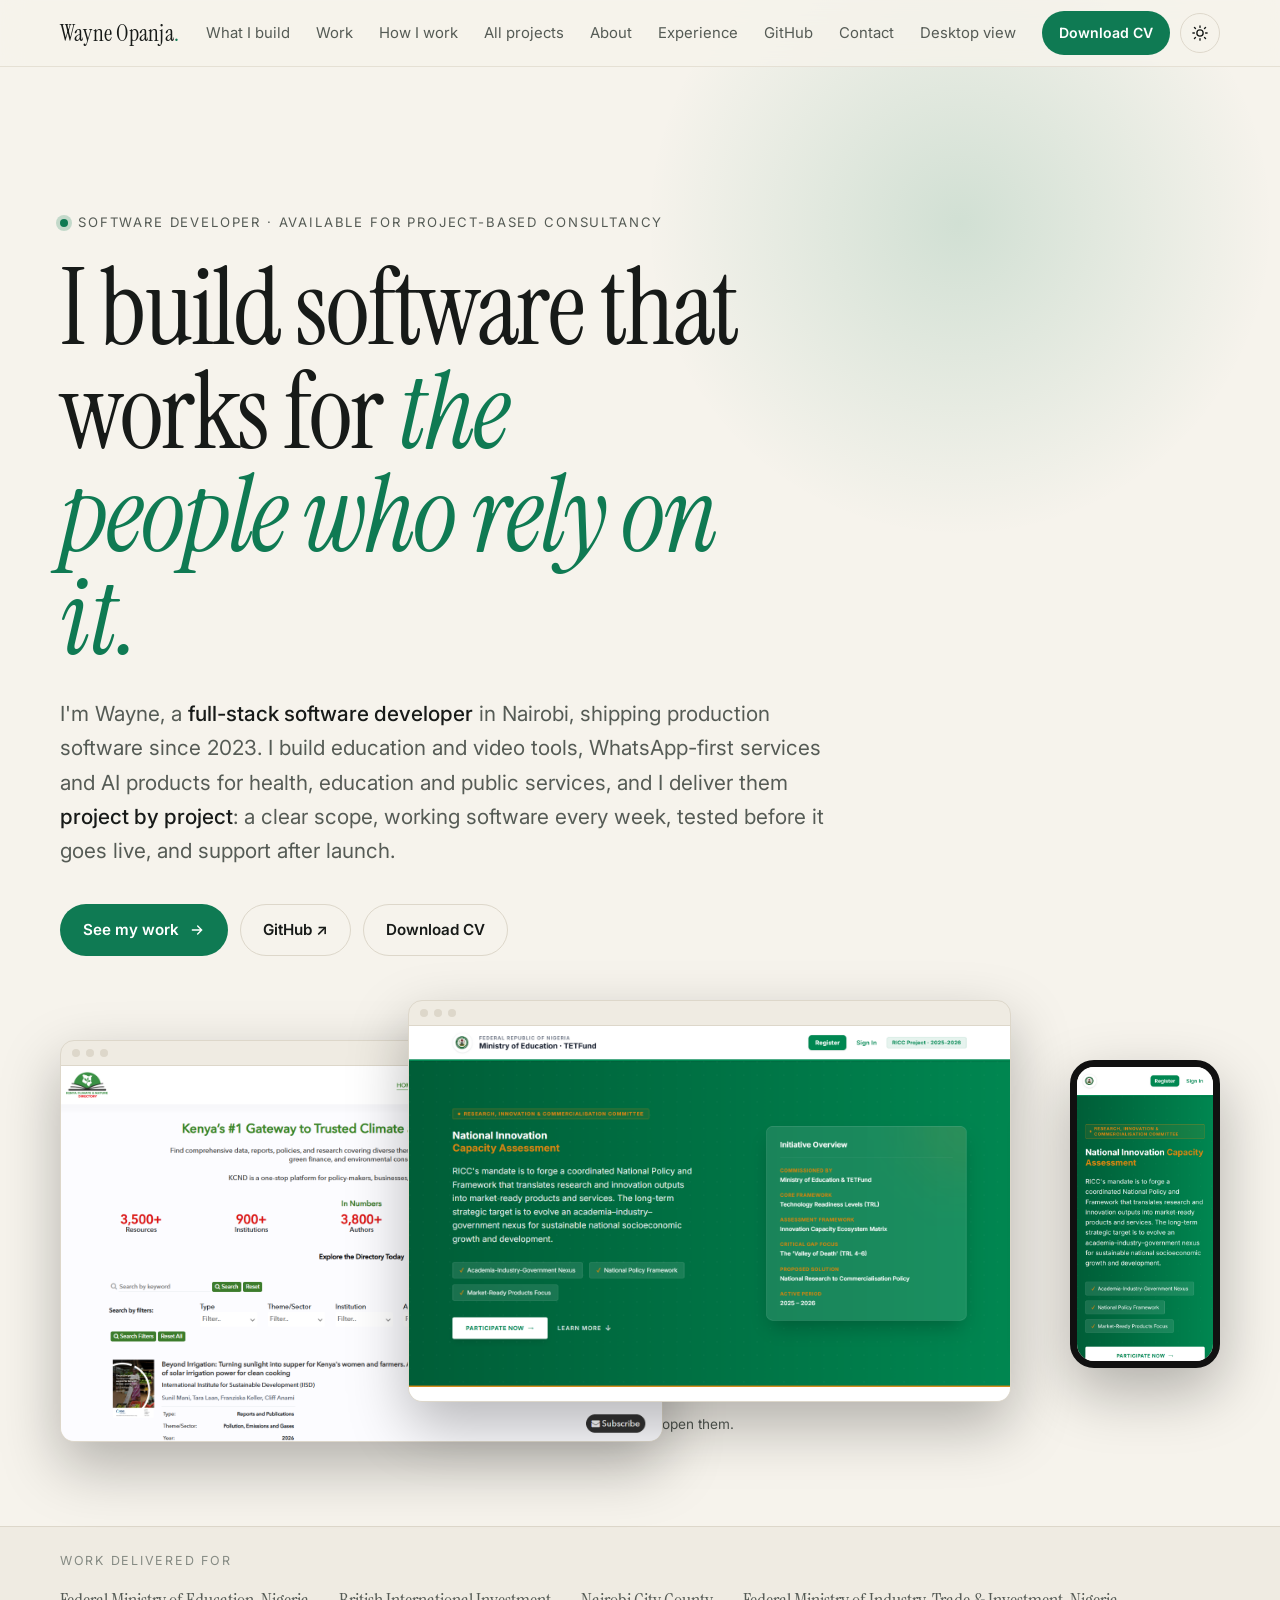
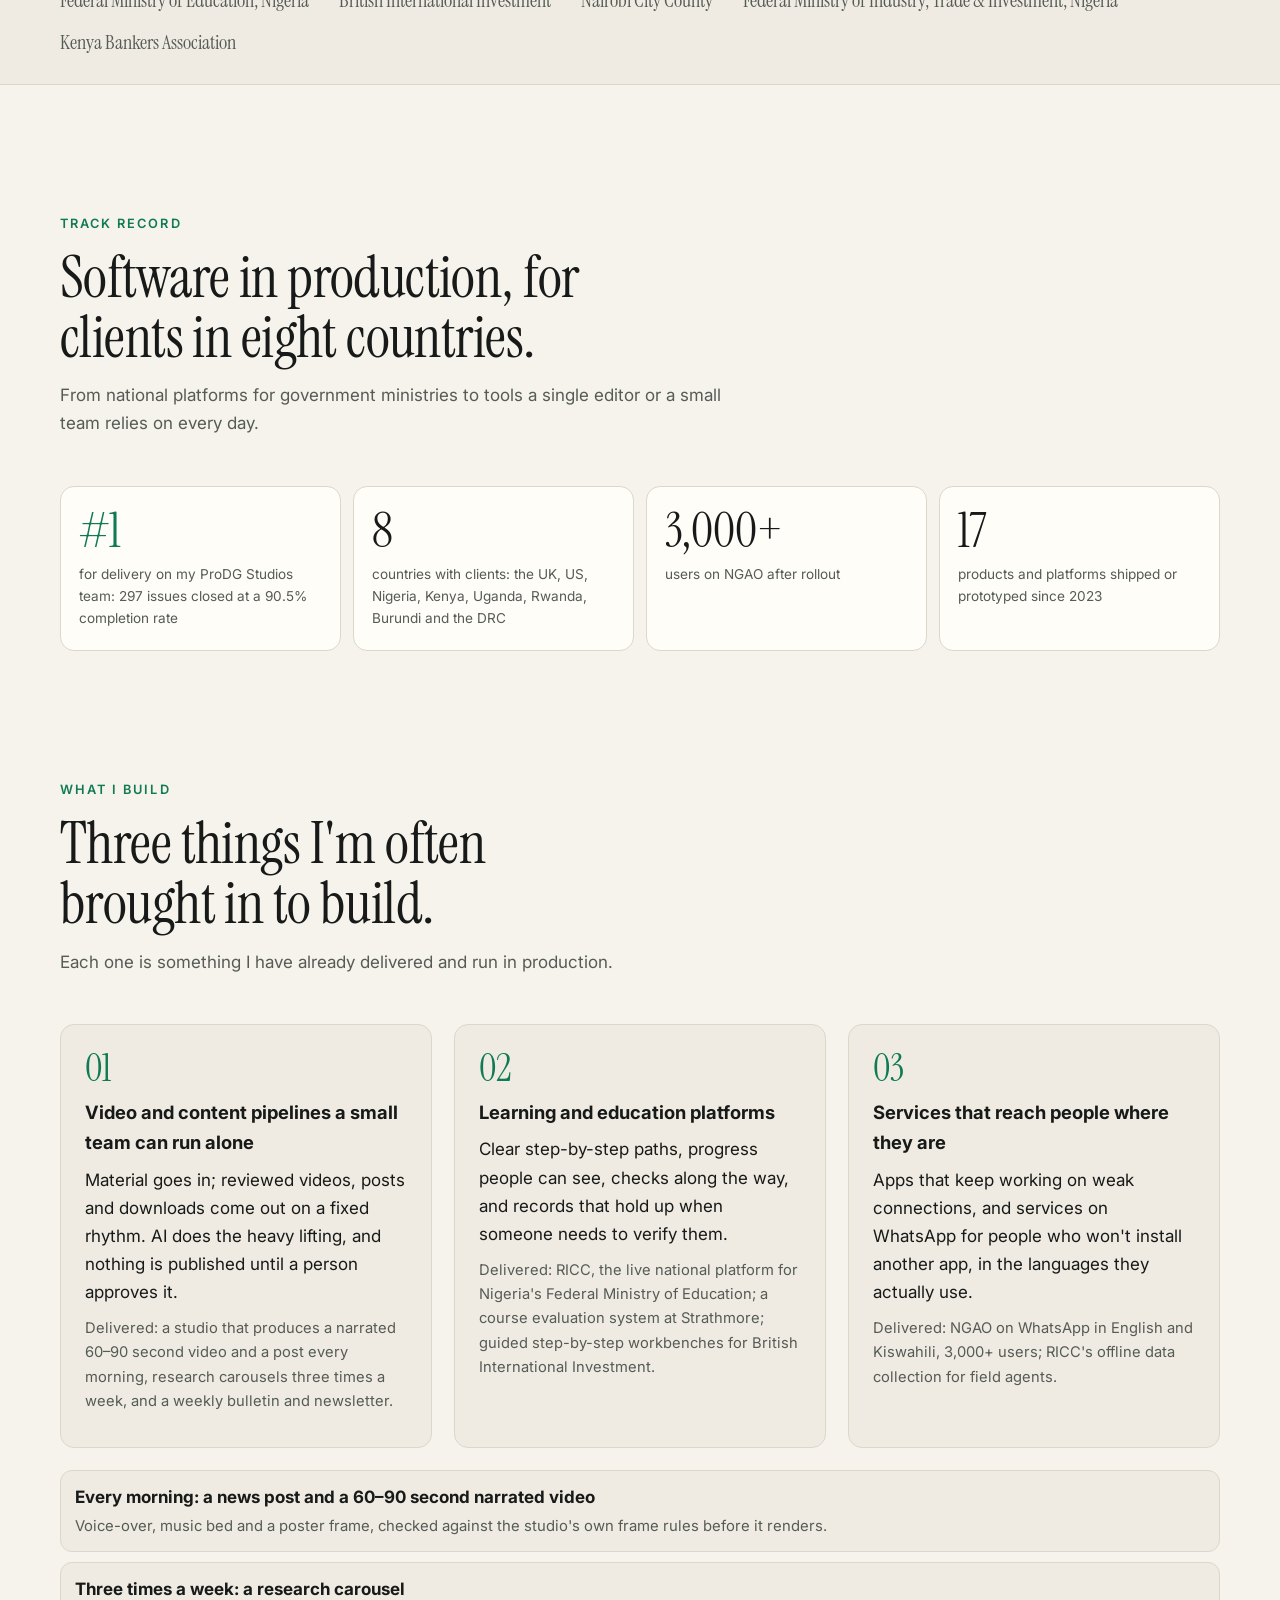
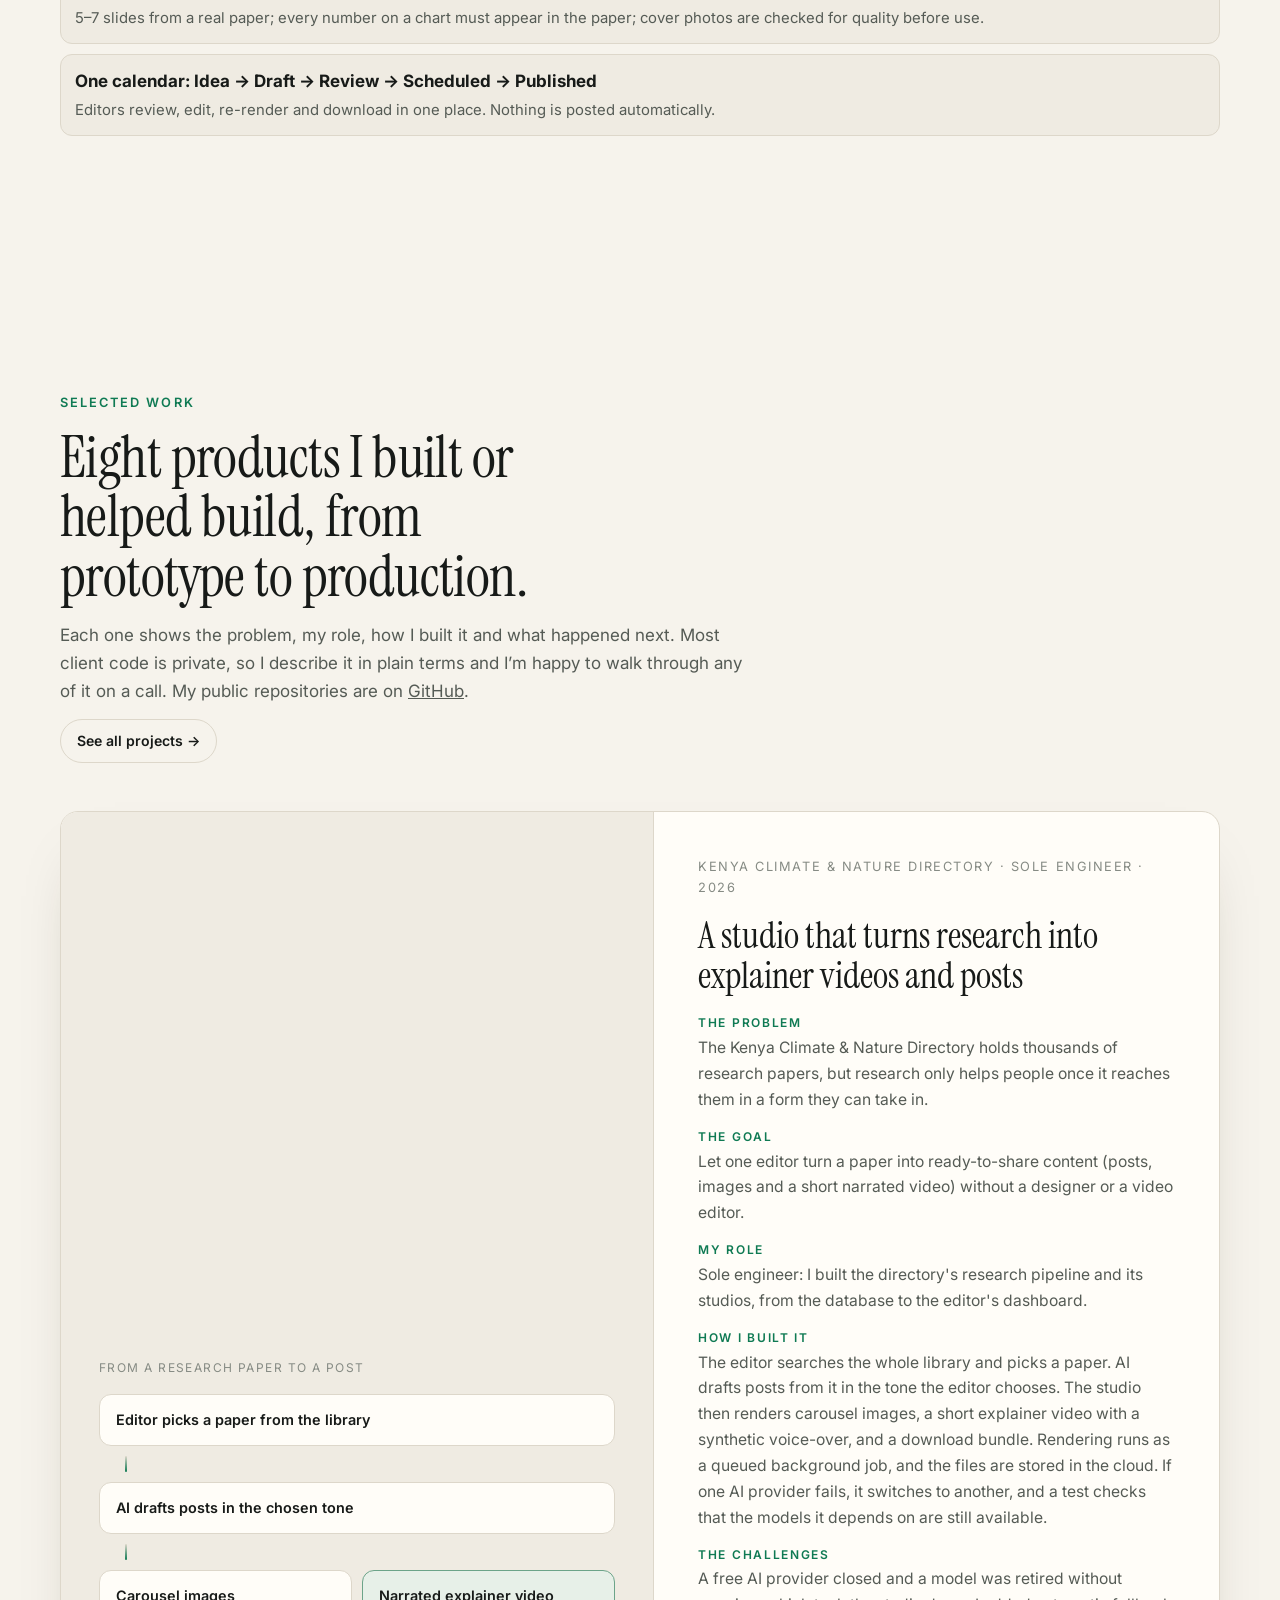
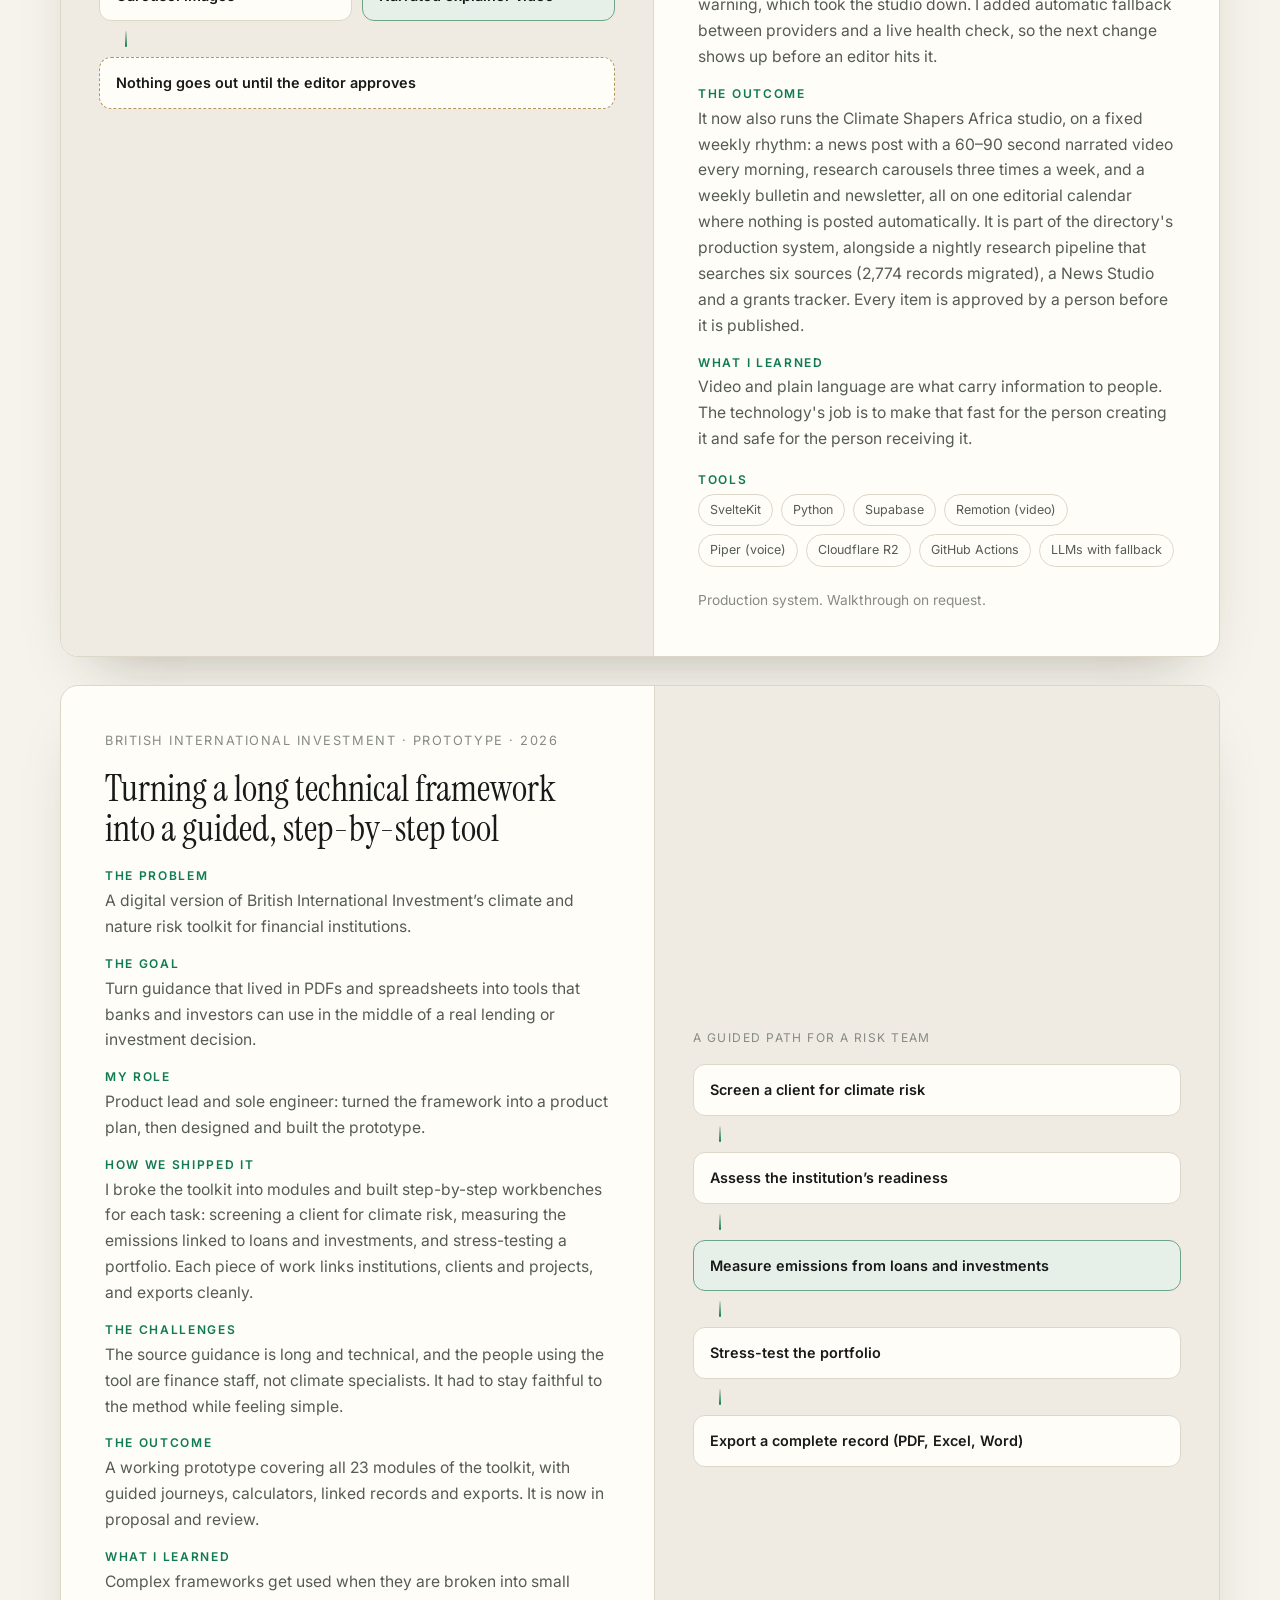
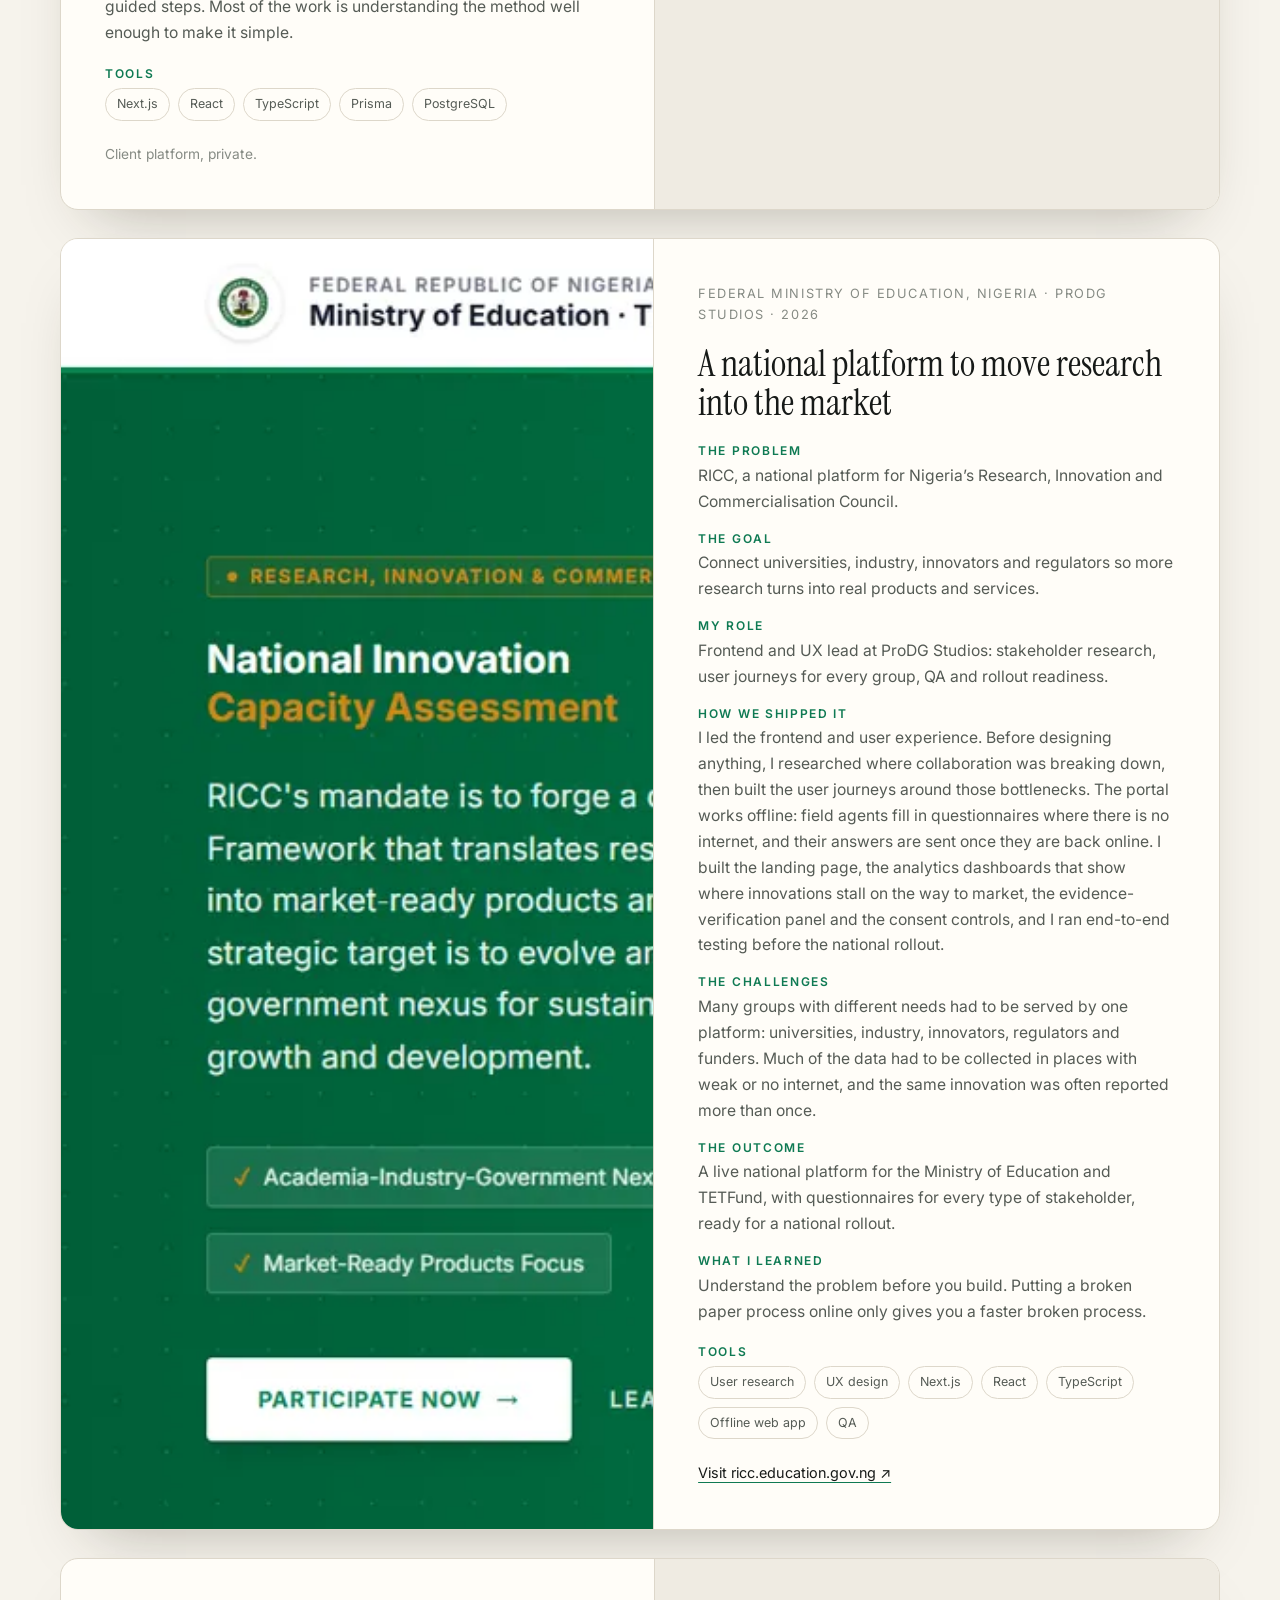
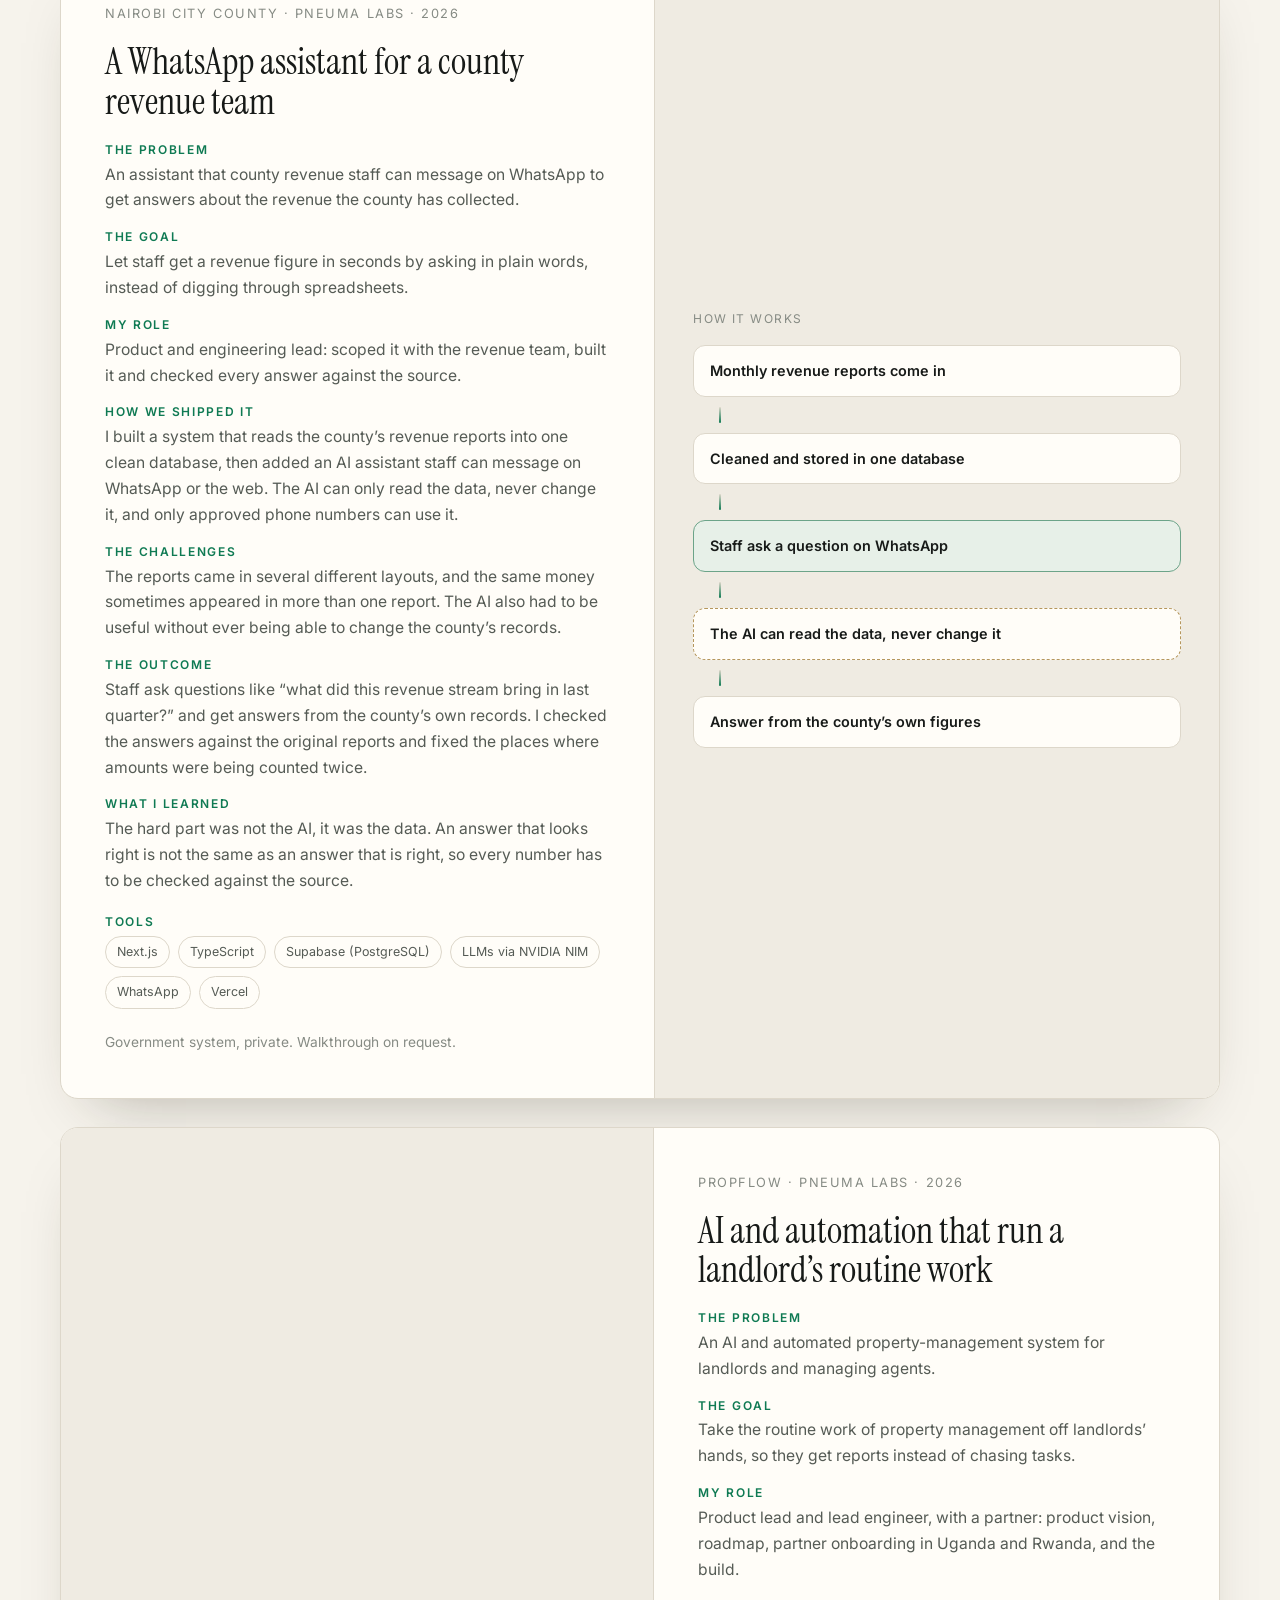
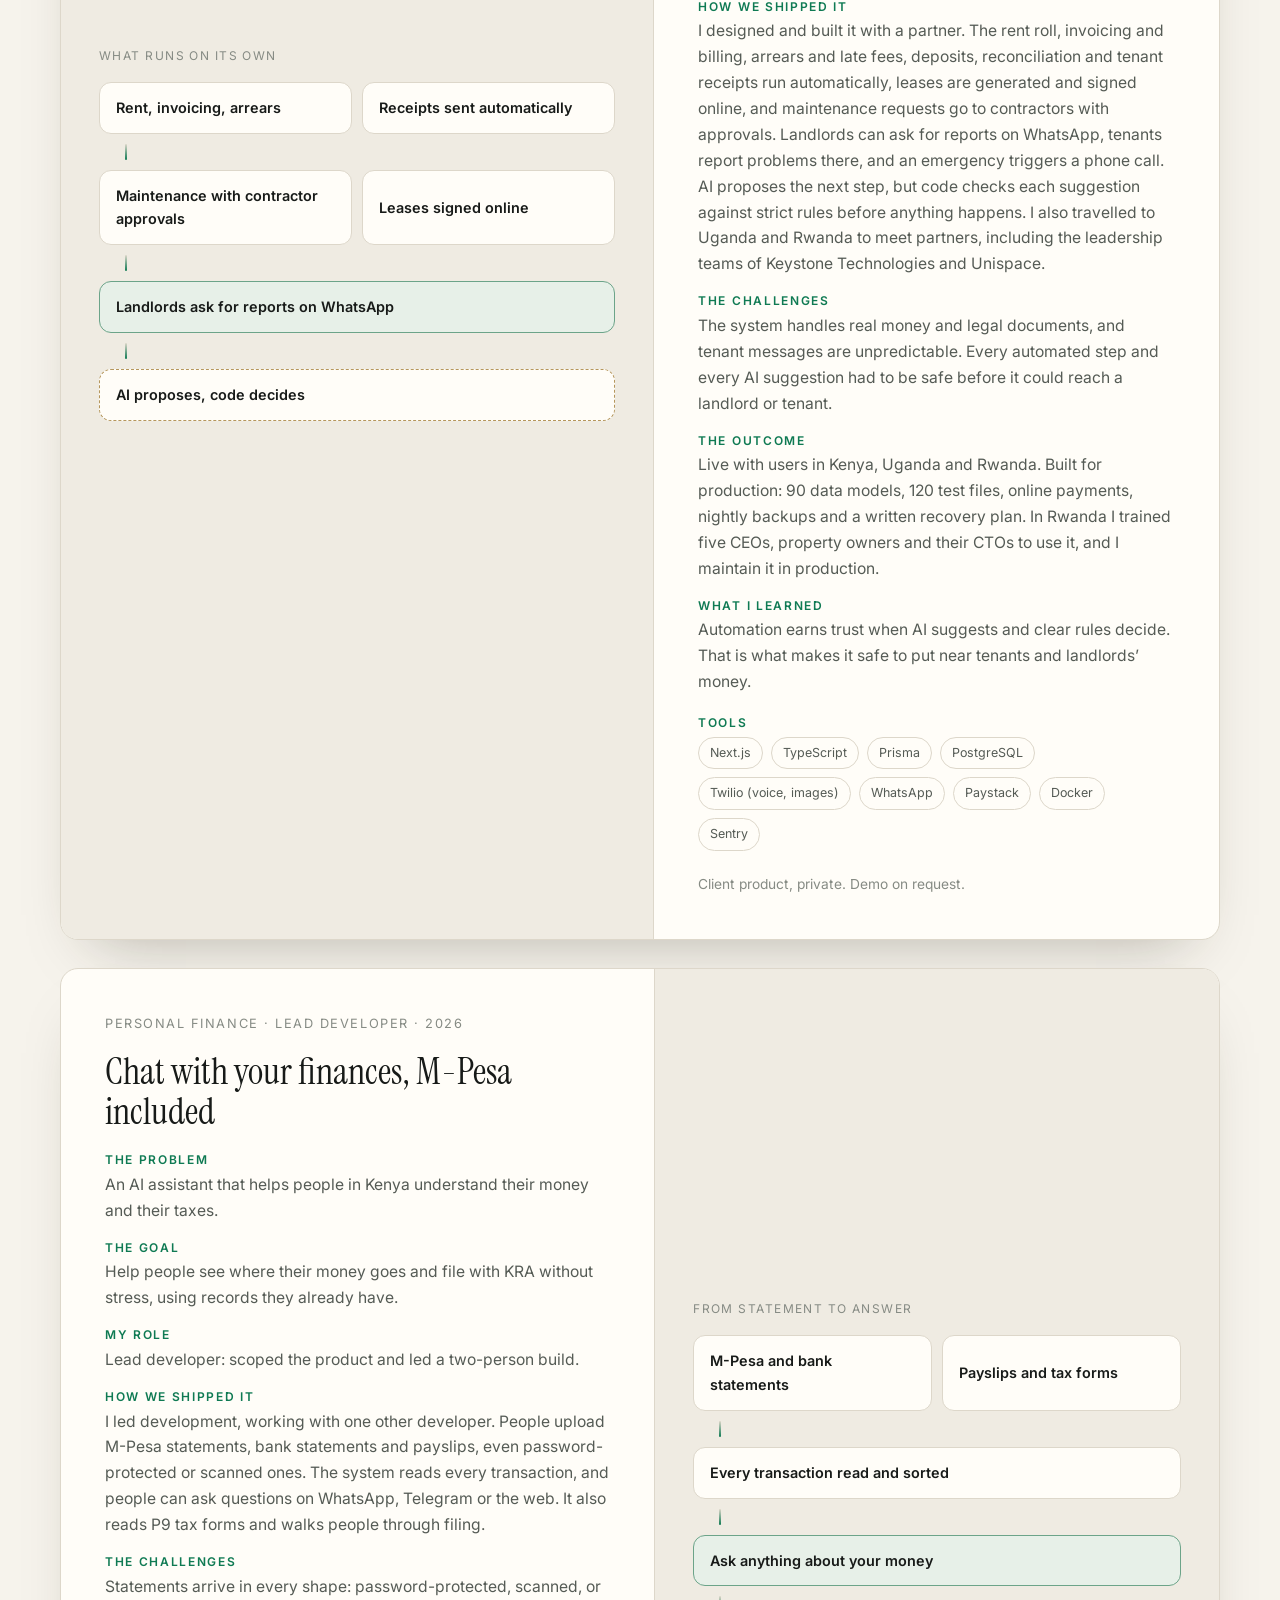
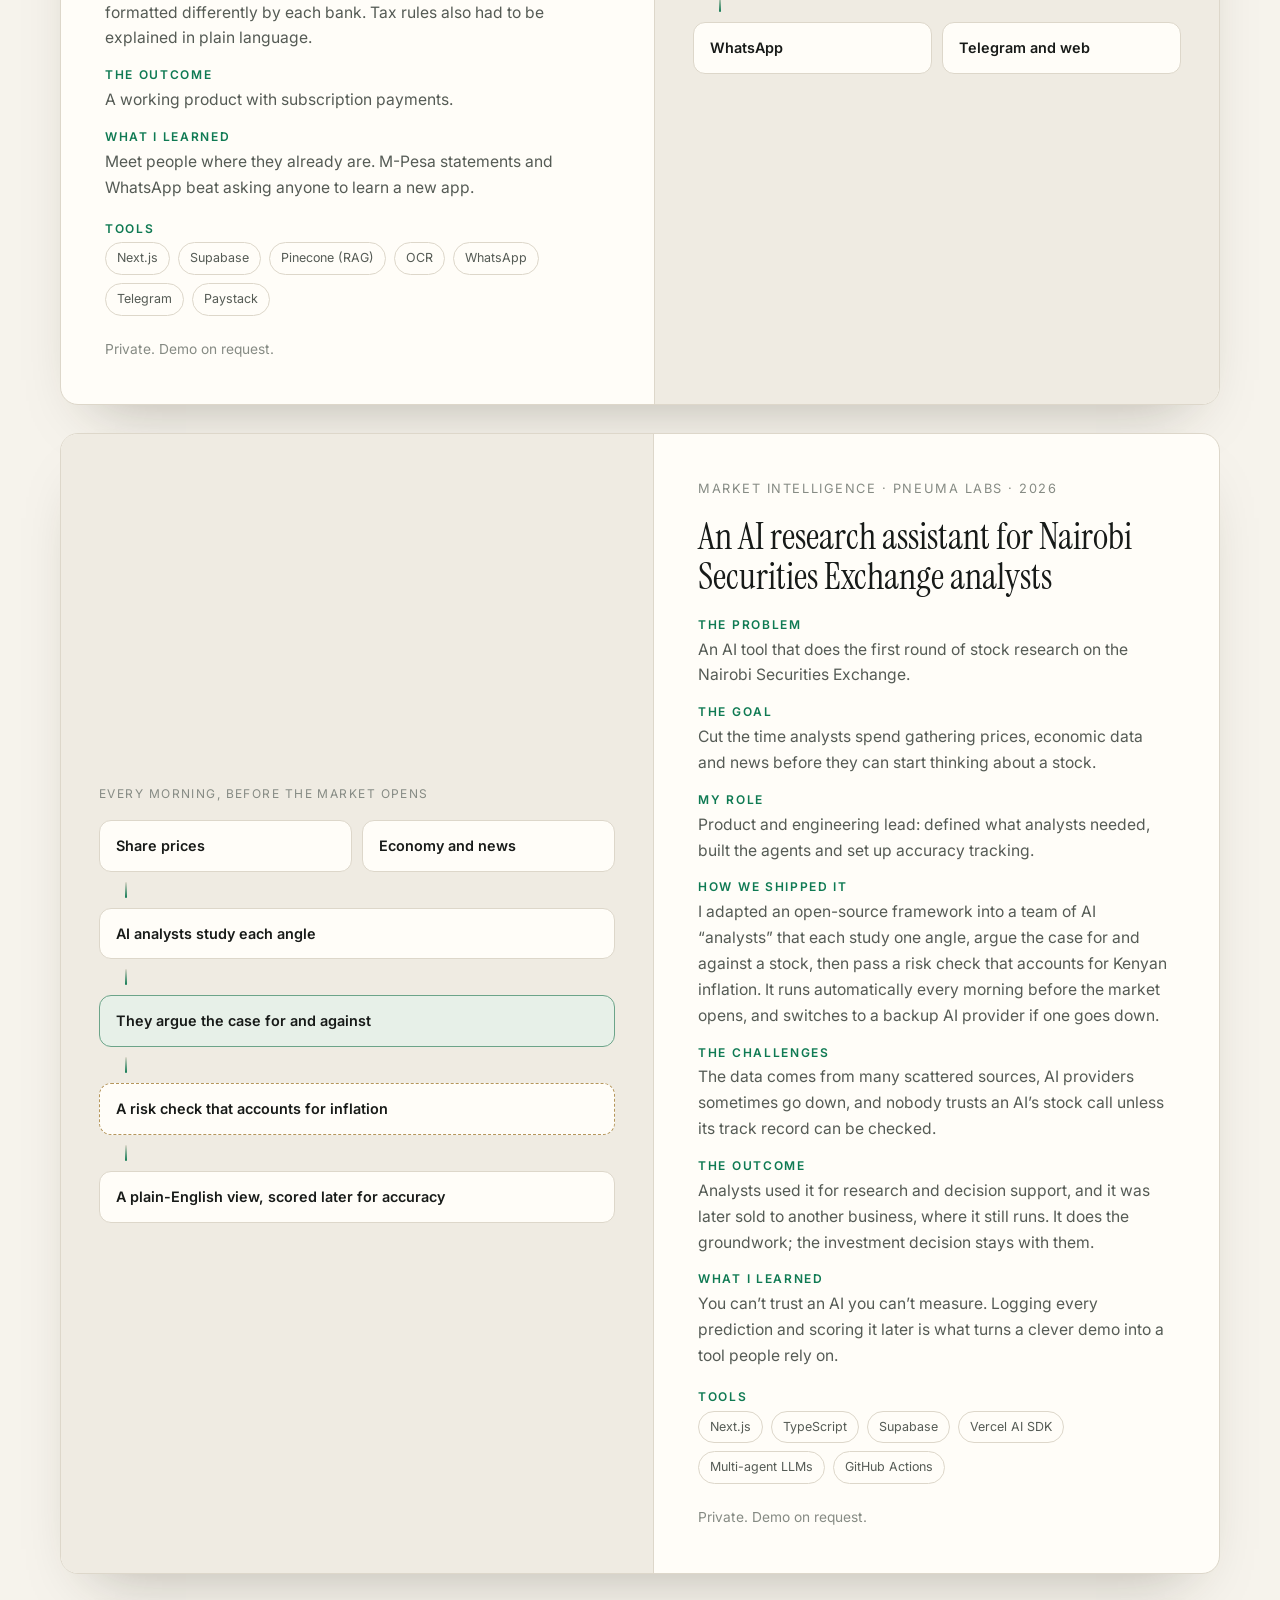
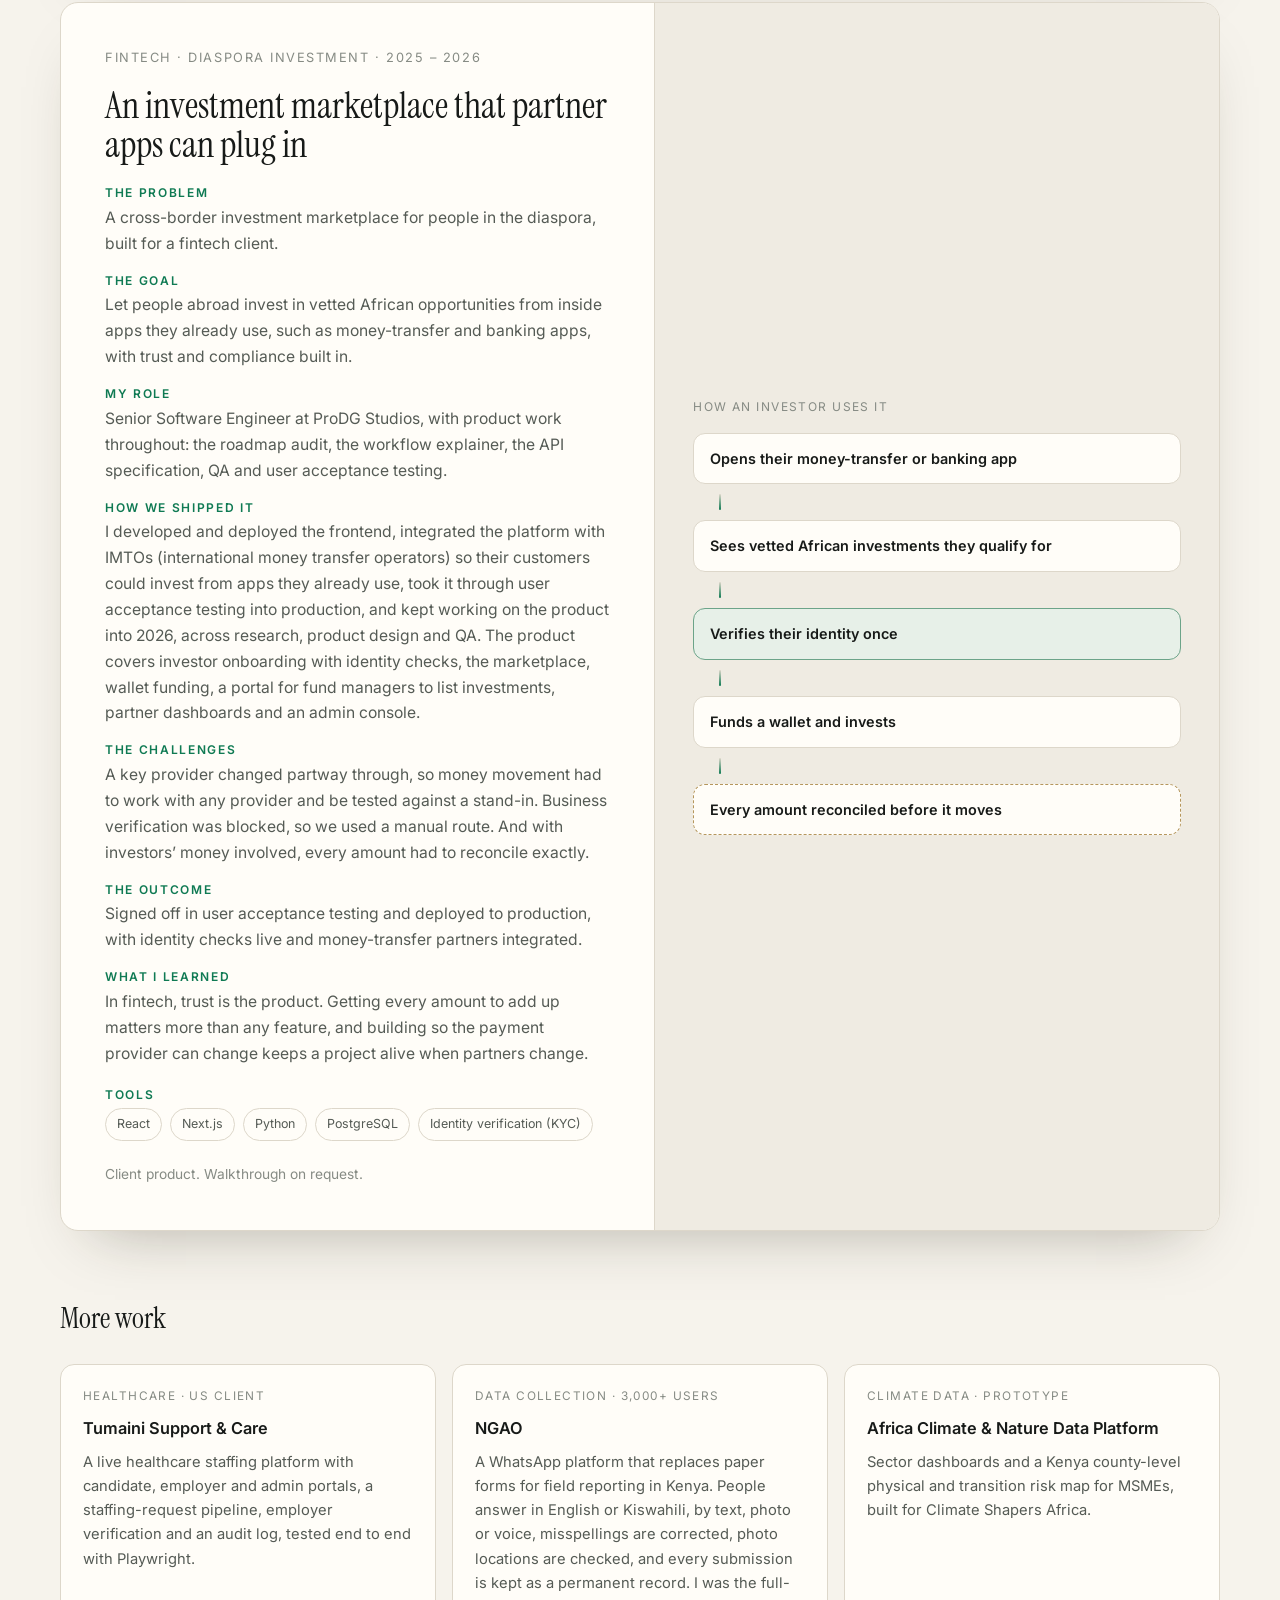
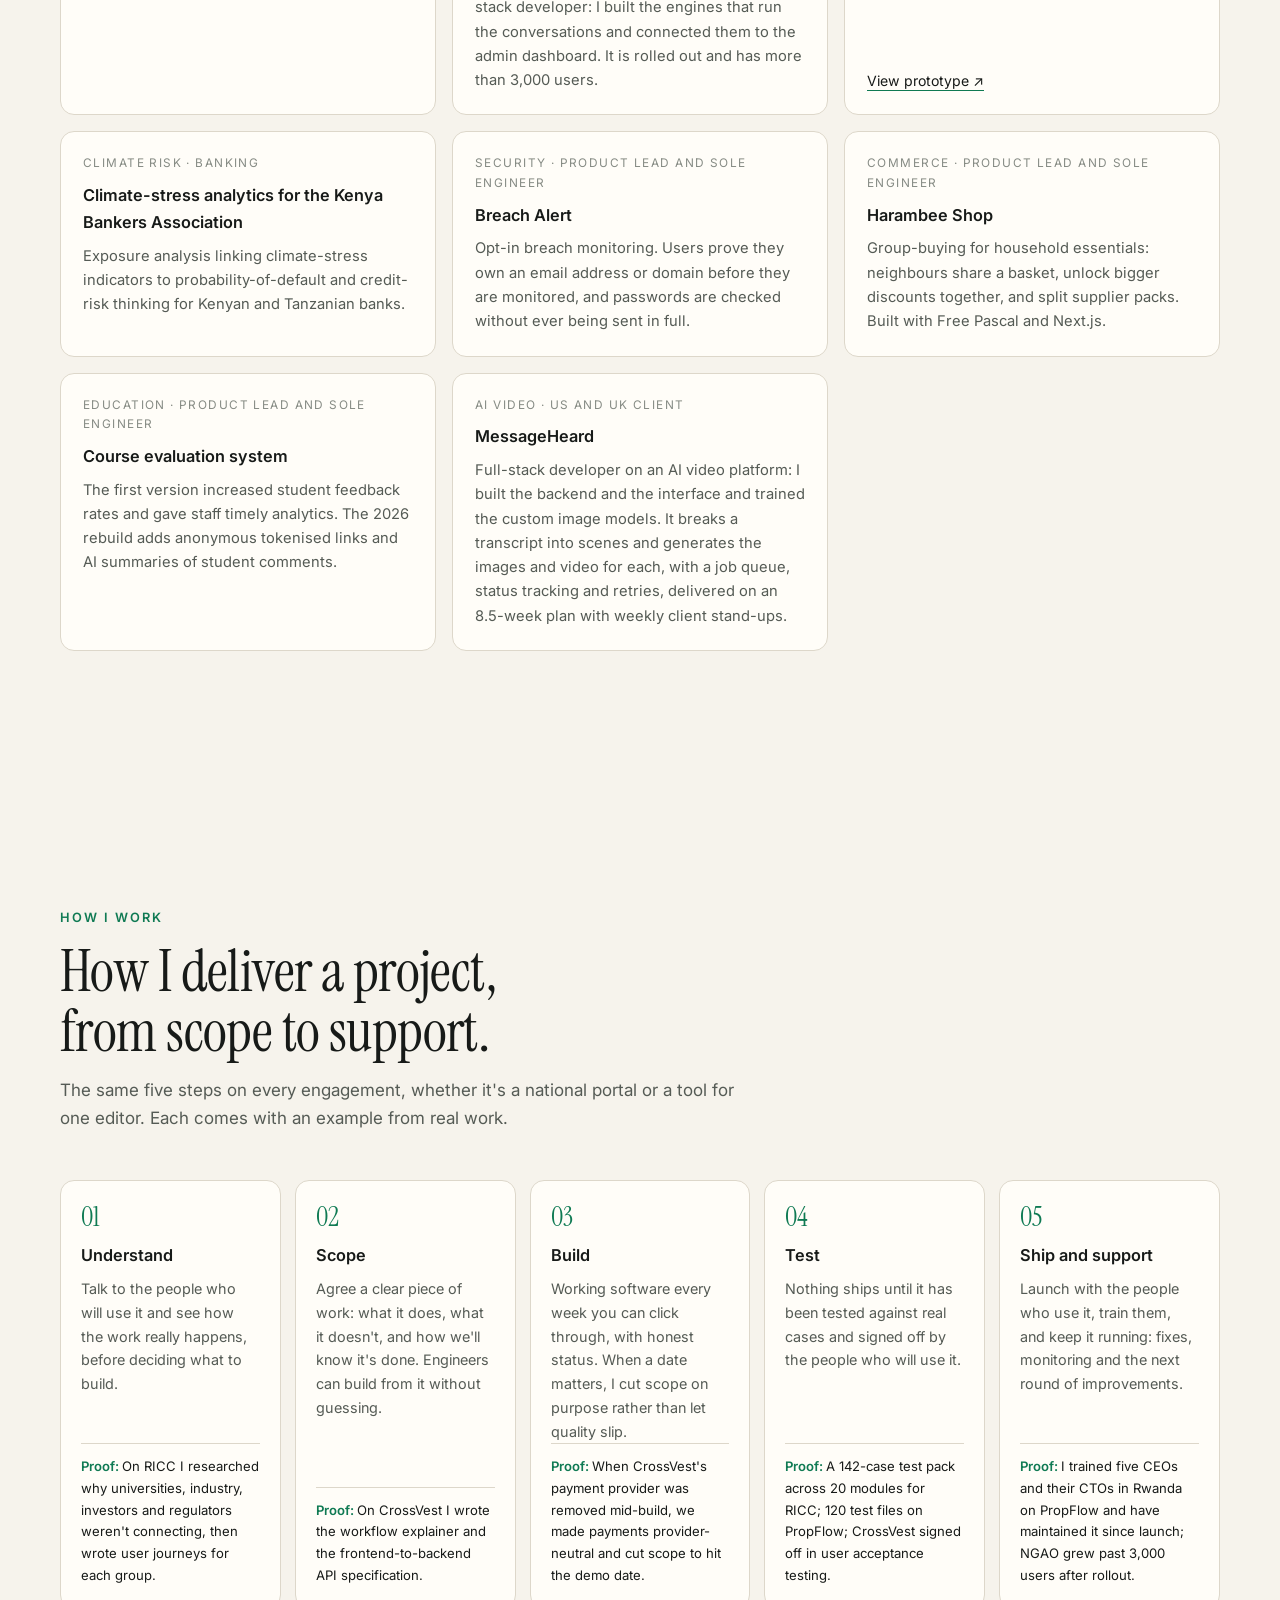
==== classic.html @ 99e7c736 "Desktop-style portfolio: menu bar, Finder, windows, dock, live-site browser, CV preview, terminal, p" ====
<!doctype html>
<html lang="en" class="no-js">
<head>
<meta charset="utf-8">
<meta name="viewport" content="width=device-width, initial-scale=1">
<title>Wayne Williams Opanja · Software Developer</title>
<meta name="description" content="Full-stack software developer in Nairobi. I build learning, video, WhatsApp and AI products for health, education and public services, project by project.">
<link rel="canonical" href="https://wayne-spec.github.io/classic.html">
<meta name="theme-color" content="#0c0e0d">

<meta property="og:type" content="website">
<meta property="og:url" content="https://wayne-spec.github.io/">
<meta property="og:title" content="Wayne Williams Opanja · Software Developer">
<meta property="og:description" content="Full-stack developer building learning, video, WhatsApp and AI products that work for the people who use them.">
<meta property="og:image" content="https://wayne-spec.github.io/assets/og.png">
<meta property="og:image:width" content="1200">
<meta property="og:image:height" content="630">
<meta property="og:image:alt" content="Wayne Williams Opanja, Software Developer">
<meta name="twitter:card" content="summary_large_image">

<link rel="icon" href="assets/favicon.svg" type="image/svg+xml">
<link rel="preconnect" href="https://fonts.googleapis.com">
<link rel="preconnect" href="https://fonts.gstatic.com" crossorigin>
<link href="https://fonts.googleapis.com/css2?family=Instrument+Serif:ital@0;1&family=Inter:wght@400;500;600&display=swap" rel="stylesheet">
<link rel="stylesheet" href="assets/css/site.css">
<script>
  document.documentElement.classList.remove('no-js');
  try { var t = localStorage.getItem('theme'); if (t) document.documentElement.setAttribute('data-theme', t); } catch (e) {}
</script>
<script type="application/ld+json">
{
  "@context": "https://schema.org",
  "@type": "Person",
  "name": "Wayne Williams Opanja",
  "jobTitle": "Software Developer",
  "url": "https://wayne-spec.github.io/",
  "email": "mailto:waynewilliams2028@gmail.com",
  "address": { "@type": "PostalAddress", "addressLocality": "Nairobi", "addressCountry": "KE" },
  "alumniOf": "Strathmore University",
  "sameAs": ["https://www.linkedin.com/in/waynewilliamsopanja", "https://github.com/wayne-spec"]
}
</script>
<style>
  .hero-shots{position:relative;margin-top:44px;height:430px}
  .hero-shots .shot{position:absolute;border-radius:14px;overflow:hidden;border:1px solid var(--line);box-shadow:0 24px 60px rgba(0,0,0,.28);background:var(--bg-2)}
  .hero-shots .shot .bar{display:flex;gap:6px;padding:8px 11px;border-bottom:1px solid var(--line)}
  .hero-shots .shot .bar i{width:8px;height:8px;border-radius:50%;background:var(--line);display:block}
  .hero-shots img{display:block;width:100%;height:auto}
  .hero-shots .a{left:0;top:40px;width:52%;z-index:1}.hero-shots .b{left:30%;top:0;width:52%;z-index:2}
  .hero-shots .c{right:0;top:60px;width:150px;border-radius:24px;border:7px solid #111;z-index:3}
  .hero-shots .cap{position:absolute;left:0;bottom:-6px;font-size:.85rem;color:var(--muted)}
  .refs{display:grid;grid-template-columns:repeat(2,1fr);gap:22px;margin-top:24px}
  .ref{border:1px solid var(--line);border-radius:14px;padding:22px}.ref b{display:block;font-size:1.05rem}.ref span{color:var(--muted)}
  @media (max-width:760px){.hero-shots{height:250px}.hero-shots .a{width:70%;top:30px}.hero-shots .b{left:22%;width:70%}.hero-shots .c{width:90px;border-width:5px}.refs{grid-template-columns:1fr}}
  .offer{display:grid;grid-template-columns:repeat(3,1fr);gap:22px;margin-top:28px}
  .offer .idea{border:1px solid var(--line);border-radius:14px;padding:24px;background:var(--bg-2)}
  .offer .n{font-family:'Instrument Serif',serif;font-size:2.4rem;line-height:1;color:var(--accent)}
  .offer h3{margin:10px 0 8px;font-size:1.15rem}.offer p{margin:0 0 10px}.offer .built{font-size:.92rem;color:var(--muted)}
  .lane{display:grid;gap:10px;margin-top:22px}.lane div{border:1px solid var(--line);border-radius:12px;padding:12px 14px;background:var(--bg-2)}
  .lane b{display:block}.lane span{color:var(--muted);font-size:.93rem}
  @media (max-width:900px){.offer{grid-template-columns:1fr}}
</style>
</head>
<body>
<a class="skip" href="#main">Skip to content</a>

<header class="site-header">
  <nav class="wrap nav" aria-label="Main">
    <a class="brand" href="#top">Wayne Opanja<span>.</span></a>
    <ul class="nav-links" id="nav-links">
      <li><a href="#build">What I build</a></li>
      <li><a href="#work">Work</a></li>
      <li><a href="#how">How I work</a></li>
      <li><a href="projects.html">All projects</a></li>
      <li><a href="#about">About</a></li>
      <li><a href="#experience">Experience</a></li>
      <li><a href="https://github.com/wayne-spec" target="_blank" rel="noopener">GitHub</a></li>
      <li><a href="#contact">Contact</a></li>
      <li><a href="index.html">Desktop view</a></li>
    </ul>
    <div class="nav-actions">
      <a class="btn btn-primary btn-sm btn-cv" href="assets/Wayne-Williams-Opanja-CV.pdf" download>Download CV</a>
      <button class="icon-btn" id="theme-toggle" type="button" aria-label="Switch colour theme">
        <svg viewBox="0 0 24 24" fill="none" stroke="currentColor" stroke-width="1.8" stroke-linecap="round" aria-hidden="true"><circle cx="12" cy="12" r="4.2"/><path d="M12 2.5v2M12 19.5v2M4.6 4.6 6 6M18 18l1.4 1.4M2.5 12h2M19.5 12h2M4.6 19.4 6 18M18 6l1.4-1.4"/></svg>
      </button>
      <button class="icon-btn menu-btn" id="menu-toggle" type="button" aria-label="Open menu" aria-expanded="false" aria-controls="nav-links">
        <svg viewBox="0 0 24 24" fill="none" stroke="currentColor" stroke-width="1.8" stroke-linecap="round" aria-hidden="true"><path d="M4 7h16M4 12h16M4 17h16"/></svg>
      </button>
    </div>
  </nav>
</header>

<main id="main">
  <section class="hero" id="top">
    <div class="wrap">
      <span class="eyebrow"><span class="dot" aria-hidden="true"></span>Software Developer · Available for project-based consultancy</span>
      <h1>I build software that works for <em>the people who rely on it.</em></h1>
      <p class="lede">I'm Wayne, a <strong>full-stack software developer</strong> in Nairobi, shipping production software since 2023. I build education and video tools, WhatsApp-first services and AI products for health, education and public services, and I deliver them <strong>project by project</strong>: a clear scope, working software every week, tested before it goes live, and support after launch.</p>
      <div class="hero-ctas">
        <a class="btn btn-primary" href="#work">See my work
          <svg viewBox="0 0 24 24" fill="none" stroke="currentColor" stroke-width="2" stroke-linecap="round" aria-hidden="true"><path d="M5 12h14M13 6l6 6-6 6"/></svg></a>
        <a class="btn btn-ghost" href="https://github.com/wayne-spec" target="_blank" rel="noopener">GitHub ↗</a>
        <a class="btn btn-ghost" href="assets/Wayne-Williams-Opanja-CV.pdf" download>Download CV</a>
      </div>
      <div class="hero-shots">
        <a class="shot a" href="https://kenyaclimatedirectory.org" target="_blank" rel="noopener" aria-label="Kenya Climate and Nature Directory (opens the live site)"><div class="bar" aria-hidden="true"><i></i><i></i><i></i></div><img src="assets/img/shots/kcnd-desk.png" width="1440" height="900" alt="The Kenya Climate and Nature Directory, whose research pipeline I built"></a>
        <a class="shot b" href="https://ricc.education.gov.ng/" target="_blank" rel="noopener" aria-label="RICC national platform (opens the live site)"><div class="bar" aria-hidden="true"><i></i><i></i><i></i></div><img src="assets/img/shots/ricc-desk.png" width="1440" height="900" alt="RICC, the national innovation platform for Nigeria's Federal Ministry of Education"></a>
        <a class="shot c" href="https://ricc.education.gov.ng/" target="_blank" rel="noopener" aria-label="RICC on a phone (opens the live site)"><img src="assets/img/shots/ricc-phone.png" width="780" height="1688" alt="RICC on a phone"></a>
        <span class="cap">Live in production: the Kenya Climate &amp; Nature Directory and Nigeria's RICC platform. Click to open them.</span>
      </div>
    </div>
  </section>

  <div class="proof" aria-label="Organisations I have delivered work for">
    <div class="wrap">
      <span class="proof-label">Work delivered for</span>
      <ul>
        <li>Federal Ministry of Education, Nigeria</li>
        <li>British International Investment</li>
        <li>Nairobi City County</li>
        <li>Federal Ministry of Industry, Trade &amp; Investment, Nigeria</li>
        <li>Kenya Bankers Association</li>
      </ul>
    </div>
  </div>

  <section class="section" id="impact">
    <div class="wrap">
      <div class="section-head">
        <span class="kicker">Track record</span>
        <h2>Software in production, for clients in eight countries.</h2>
        <p>From national platforms for government ministries to tools a single editor or a small team relies on every day.</p>
      </div>
      <div class="ship">
        <div class="stat reveal accent"><strong>#1</strong><span>for delivery on my ProDG Studios team: 297 issues closed at a 90.5% completion rate</span></div>
        <div class="stat reveal"><strong>8</strong><span>countries with clients: the UK, US, Nigeria, Kenya, Uganda, Rwanda, Burundi and the DRC</span></div>
        <div class="stat reveal"><strong>3,000+</strong><span>users on NGAO after rollout</span></div>
        <div class="stat reveal"><strong>17</strong><span>products and platforms shipped or prototyped since 2023</span></div>
      </div>
    </div>
  </section>


  <section class="section" id="build" style="padding-top: 0;">
    <div class="wrap">
      <div class="section-head">
        <span class="kicker">What I build</span>
        <h2>Three things I'm often brought in to build.</h2>
        <p>Each one is something I have already delivered and run in production.</p>
      </div>
      <div class="offer">
        <div class="idea reveal"><div class="n">01</div><h3>Video and content pipelines a small team can run alone</h3><p>Material goes in; reviewed videos, posts and downloads come out on a fixed rhythm. AI does the heavy lifting, and nothing is published until a person approves it.</p><p class="built">Delivered: a studio that produces a narrated 60–90 second video and a post every morning, research carousels three times a week, and a weekly bulletin and newsletter.</p></div>
        <div class="idea reveal"><div class="n">02</div><h3>Learning and education platforms</h3><p>Clear step-by-step paths, progress people can see, checks along the way, and records that hold up when someone needs to verify them.</p><p class="built">Delivered: RICC, the live national platform for Nigeria's Federal Ministry of Education; a course evaluation system at Strathmore; guided step-by-step workbenches for British International Investment.</p></div>
        <div class="idea reveal"><div class="n">03</div><h3>Services that reach people where they are</h3><p>Apps that keep working on weak connections, and services on WhatsApp for people who won't install another app, in the languages they actually use.</p><p class="built">Delivered: NGAO on WhatsApp in English and Kiswahili, 3,000+ users; RICC's offline data collection for field agents.</p></div>
      </div>
      <div class="lane reveal" aria-label="A day in the content studio I built">
        <div><b>Every morning: a news post and a 60–90 second narrated video</b><span>Voice-over, music bed and a poster frame, checked against the studio's own frame rules before it renders.</span></div>
        <div><b>Three times a week: a research carousel</b><span>5–7 slides from a real paper; every number on a chart must appear in the paper; cover photos are checked for quality before use.</span></div>
        <div><b>One calendar: Idea → Draft → Review → Scheduled → Published</b><span>Editors review, edit, re-render and download in one place. Nothing is posted automatically.</span></div>
      </div>
    </div>
  </section>

  <section class="section" id="work">
    <div class="wrap">
      <div class="section-head">
        <span class="kicker">Selected work</span>
        <h2>Eight products I built or helped build, from prototype to production.</h2>
        <p>Each one shows the problem, my role, how I built it and what happened next. Most client code is private, so I describe it in plain terms and I’m happy to walk through any of it on a call. My public repositories are on <a href="https://github.com/wayne-spec" target="_blank" rel="noopener">GitHub</a>.</p>
        <p><a class="btn btn-ghost btn-sm" href="projects.html">See all projects →</a></p>
      </div>

      <div class="cases">
        <article class="case reveal">
          <div class="case-visual" aria-hidden="true"><div class="diagram"><div class="diagram-caption">From a research paper to a post</div><div class="flow"><div class="node"><b>Editor picks a paper from the library</b></div><div class="arrow"></div><div class="node"><b>AI drafts posts in the chosen tone</b></div><div class="arrow"></div><div class="split"><div class="node"><b>Carousel images</b></div><div class="node hot"><b>Narrated explainer video</b></div></div><div class="arrow"></div><div class="node guard"><b>Nothing goes out until the editor approves</b></div></div></div></div>
          <div class="case-body">
            <span class="case-meta">Kenya Climate &amp; Nature Directory · Sole engineer · 2026</span>
            <h3>A studio that turns research into explainer videos and posts</h3>
            <dl><div><dt>The problem</dt><dd>The Kenya Climate &amp; Nature Directory holds thousands of research papers, but research only helps people once it reaches them in a form they can take in.</dd></div><div><dt>The goal</dt><dd>Let one editor turn a paper into ready-to-share content (posts, images and a short narrated video) without a designer or a video editor.</dd></div><div><dt>My role</dt><dd>Sole engineer: I built the directory's research pipeline and its studios, from the database to the editor's dashboard.</dd></div><div><dt>How I built it</dt><dd>The editor searches the whole library and picks a paper. AI drafts posts from it in the tone the editor chooses. The studio then renders carousel images, a short explainer video with a synthetic voice-over, and a download bundle. Rendering runs as a queued background job, and the files are stored in the cloud. If one AI provider fails, it switches to another, and a test checks that the models it depends on are still available.</dd></div><div><dt>The challenges</dt><dd>A free AI provider closed and a model was retired without warning, which took the studio down. I added automatic fallback between providers and a live health check, so the next change shows up before an editor hits it.</dd></div><div><dt>The outcome</dt><dd>It now also runs the Climate Shapers Africa studio, on a fixed weekly rhythm: a news post with a 60–90 second narrated video every morning, research carousels three times a week, and a weekly bulletin and newsletter, all on one editorial calendar where nothing is posted automatically. It is part of the directory's production system, alongside a nightly research pipeline that searches six sources (2,774 records migrated), a News Studio and a grants tracker. Every item is approved by a person before it is published.</dd></div><div><dt>What I learned</dt><dd>Video and plain language are what carry information to people. The technology's job is to make that fast for the person creating it and safe for the person receiving it.</dd></div></dl>
            <div><dt class="tools-label">Tools</dt><ul class="chips" aria-label="Tools used"><li>SvelteKit</li><li>Python</li><li>Supabase</li><li>Remotion (video)</li><li>Piper (voice)</li><li>Cloudflare R2</li><li>GitHub Actions</li><li>LLMs with fallback</li></ul></div>
            <div class="case-links"><span class="private">Production system. Walkthrough on request.</span></div>
          </div>
        </article>
        <article class="case reveal">
          <div class="case-visual" aria-hidden="true"><div class="diagram"><div class="diagram-caption">A guided path for a risk team</div><div class="flow"><div class="node"><b>Screen a client for climate risk</b></div><div class="arrow"></div><div class="node"><b>Assess the institution’s readiness</b></div><div class="arrow"></div><div class="node hot"><b>Measure emissions from loans and investments</b></div><div class="arrow"></div><div class="node"><b>Stress-test the portfolio</b></div><div class="arrow"></div><div class="node"><b>Export a complete record (PDF, Excel, Word)</b></div></div></div></div>
          <div class="case-body">
            <span class="case-meta">British International Investment · Prototype · 2026</span>
            <h3>Turning a long technical framework into a guided, step-by-step tool</h3>
            <dl><div><dt>The problem</dt><dd>A digital version of British International Investment’s climate and nature risk toolkit for financial institutions.</dd></div><div><dt>The goal</dt><dd>Turn guidance that lived in PDFs and spreadsheets into tools that banks and investors can use in the middle of a real lending or investment decision.</dd></div><div><dt>My role</dt><dd>Product lead and sole engineer: turned the framework into a product plan, then designed and built the prototype.</dd></div><div><dt>How we shipped it</dt><dd>I broke the toolkit into modules and built step-by-step workbenches for each task: screening a client for climate risk, measuring the emissions linked to loans and investments, and stress-testing a portfolio. Each piece of work links institutions, clients and projects, and exports cleanly.</dd></div><div><dt>The challenges</dt><dd>The source guidance is long and technical, and the people using the tool are finance staff, not climate specialists. It had to stay faithful to the method while feeling simple.</dd></div><div><dt>The outcome</dt><dd>A working prototype covering all 23 modules of the toolkit, with guided journeys, calculators, linked records and exports. It is now in proposal and review.</dd></div><div><dt>What I learned</dt><dd>Complex frameworks get used when they are broken into small guided steps. Most of the work is understanding the method well enough to make it simple.</dd></div></dl>
            <div><dt class="tools-label">Tools</dt><ul class="chips" aria-label="Tools used"><li>Next.js</li><li>React</li><li>TypeScript</li><li>Prisma</li><li>PostgreSQL</li></ul></div>
            <div class="case-links"><span class="private">Client platform, private.</span></div>
          </div>
        </article>
        <article class="case reveal">
          <div class="case-visual"><img src="assets/img/ricc.webp" width="1200" height="684" loading="lazy" alt="Home page of the RICC National Innovation Capacity Assessment platform for Nigeria’s Federal Ministry of Education"></div>
          <div class="case-body">
            <span class="case-meta">Federal Ministry of Education, Nigeria · ProDG Studios · 2026</span>
            <h3>A national platform to move research into the market</h3>
            <dl><div><dt>The problem</dt><dd>RICC, a national platform for Nigeria’s Research, Innovation and Commercialisation Council.</dd></div><div><dt>The goal</dt><dd>Connect universities, industry, innovators and regulators so more research turns into real products and services.</dd></div><div><dt>My role</dt><dd>Frontend and UX lead at ProDG Studios: stakeholder research, user journeys for every group, QA and rollout readiness.</dd></div><div><dt>How we shipped it</dt><dd>I led the frontend and user experience. Before designing anything, I researched where collaboration was breaking down, then built the user journeys around those bottlenecks. The portal works offline: field agents fill in questionnaires where there is no internet, and their answers are sent once they are back online. I built the landing page, the analytics dashboards that show where innovations stall on the way to market, the evidence-verification panel and the consent controls, and I ran end-to-end testing before the national rollout.</dd></div><div><dt>The challenges</dt><dd>Many groups with different needs had to be served by one platform: universities, industry, innovators, regulators and funders. Much of the data had to be collected in places with weak or no internet, and the same innovation was often reported more than once.</dd></div><div><dt>The outcome</dt><dd>A live national platform for the Ministry of Education and TETFund, with questionnaires for every type of stakeholder, ready for a national rollout.</dd></div><div><dt>What I learned</dt><dd>Understand the problem before you build. Putting a broken paper process online only gives you a faster broken process.</dd></div></dl>
            <div><dt class="tools-label">Tools</dt><ul class="chips" aria-label="Tools used"><li>User research</li><li>UX design</li><li>Next.js</li><li>React</li><li>TypeScript</li><li>Offline web app</li><li>QA</li></ul></div>
            <div class="case-links"><a href="https://ricc.education.gov.ng/" target="_blank" rel="noopener">Visit ricc.education.gov.ng ↗</a></div>
          </div>
        </article>
        <article class="case reveal">
          <div class="case-visual" aria-hidden="true"><div class="diagram"><div class="diagram-caption">How it works</div><div class="flow"><div class="node"><b>Monthly revenue reports come in</b></div><div class="arrow"></div><div class="node"><b>Cleaned and stored in one database</b></div><div class="arrow"></div><div class="node hot"><b>Staff ask a question on WhatsApp</b></div><div class="arrow"></div><div class="node guard"><b>The AI can read the data, never change it</b></div><div class="arrow"></div><div class="node"><b>Answer from the county’s own figures</b></div></div></div></div>
          <div class="case-body">
            <span class="case-meta">Nairobi City County · Pneuma Labs · 2026</span>
            <h3>A WhatsApp assistant for a county revenue team</h3>
            <dl><div><dt>The problem</dt><dd>An assistant that county revenue staff can message on WhatsApp to get answers about the revenue the county has collected.</dd></div><div><dt>The goal</dt><dd>Let staff get a revenue figure in seconds by asking in plain words, instead of digging through spreadsheets.</dd></div><div><dt>My role</dt><dd>Product and engineering lead: scoped it with the revenue team, built it and checked every answer against the source.</dd></div><div><dt>How we shipped it</dt><dd>I built a system that reads the county’s revenue reports into one clean database, then added an AI assistant staff can message on WhatsApp or the web. The AI can only read the data, never change it, and only approved phone numbers can use it.</dd></div><div><dt>The challenges</dt><dd>The reports came in several different layouts, and the same money sometimes appeared in more than one report. The AI also had to be useful without ever being able to change the county’s records.</dd></div><div><dt>The outcome</dt><dd>Staff ask questions like “what did this revenue stream bring in last quarter?” and get answers from the county’s own records. I checked the answers against the original reports and fixed the places where amounts were being counted twice.</dd></div><div><dt>What I learned</dt><dd>The hard part was not the AI, it was the data. An answer that looks right is not the same as an answer that is right, so every number has to be checked against the source.</dd></div></dl>
            <div><dt class="tools-label">Tools</dt><ul class="chips" aria-label="Tools used"><li>Next.js</li><li>TypeScript</li><li>Supabase (PostgreSQL)</li><li>LLMs via NVIDIA NIM</li><li>WhatsApp</li><li>Vercel</li></ul></div>
            <div class="case-links"><span class="private">Government system, private. Walkthrough on request.</span></div>
          </div>
        </article>
        <article class="case reveal">
          <div class="case-visual" aria-hidden="true"><div class="diagram"><div class="diagram-caption">What runs on its own</div><div class="flow"><div class="split"><div class="node"><b>Rent, invoicing, arrears</b></div><div class="node"><b>Receipts sent automatically</b></div></div><div class="arrow"></div><div class="split"><div class="node"><b>Maintenance with contractor approvals</b></div><div class="node"><b>Leases signed online</b></div></div><div class="arrow"></div><div class="node hot"><b>Landlords ask for reports on WhatsApp</b></div><div class="arrow"></div><div class="node guard"><b>AI proposes, code decides</b></div></div></div></div>
          <div class="case-body">
            <span class="case-meta">PropFlow · Pneuma Labs · 2026</span>
            <h3>AI and automation that run a landlord’s routine work</h3>
            <dl><div><dt>The problem</dt><dd>An AI and automated property-management system for landlords and managing agents.</dd></div><div><dt>The goal</dt><dd>Take the routine work of property management off landlords’ hands, so they get reports instead of chasing tasks.</dd></div><div><dt>My role</dt><dd>Product lead and lead engineer, with a partner: product vision, roadmap, partner onboarding in Uganda and Rwanda, and the build.</dd></div><div><dt>How we shipped it</dt><dd>I designed and built it with a partner. The rent roll, invoicing and billing, arrears and late fees, deposits, reconciliation and tenant receipts run automatically, leases are generated and signed online, and maintenance requests go to contractors with approvals. Landlords can ask for reports on WhatsApp, tenants report problems there, and an emergency triggers a phone call. AI proposes the next step, but code checks each suggestion against strict rules before anything happens. I also travelled to Uganda and Rwanda to meet partners, including the leadership teams of Keystone Technologies and Unispace.</dd></div><div><dt>The challenges</dt><dd>The system handles real money and legal documents, and tenant messages are unpredictable. Every automated step and every AI suggestion had to be safe before it could reach a landlord or tenant.</dd></div><div><dt>The outcome</dt><dd>Live with users in Kenya, Uganda and Rwanda. Built for production: 90 data models, 120 test files, online payments, nightly backups and a written recovery plan. In Rwanda I trained five CEOs, property owners and their CTOs to use it, and I maintain it in production.</dd></div><div><dt>What I learned</dt><dd>Automation earns trust when AI suggests and clear rules decide. That is what makes it safe to put near tenants and landlords’ money.</dd></div></dl>
            <div><dt class="tools-label">Tools</dt><ul class="chips" aria-label="Tools used"><li>Next.js</li><li>TypeScript</li><li>Prisma</li><li>PostgreSQL</li><li>Twilio (voice, images)</li><li>WhatsApp</li><li>Paystack</li><li>Docker</li><li>Sentry</li></ul></div>
            <div class="case-links"><span class="private">Client product, private. Demo on request.</span></div>
          </div>
        </article>
        <article class="case reveal">
          <div class="case-visual" aria-hidden="true"><div class="diagram"><div class="diagram-caption">From statement to answer</div><div class="flow"><div class="split"><div class="node"><b>M-Pesa and bank statements</b></div><div class="node"><b>Payslips and tax forms</b></div></div><div class="arrow"></div><div class="node"><b>Every transaction read and sorted</b></div><div class="arrow"></div><div class="node hot"><b>Ask anything about your money</b></div><div class="arrow"></div><div class="split"><div class="node"><b>WhatsApp</b></div><div class="node"><b>Telegram and web</b></div></div></div></div></div>
          <div class="case-body">
            <span class="case-meta">Personal finance · Lead developer · 2026</span>
            <h3>Chat with your finances, M-Pesa included</h3>
            <dl><div><dt>The problem</dt><dd>An AI assistant that helps people in Kenya understand their money and their taxes.</dd></div><div><dt>The goal</dt><dd>Help people see where their money goes and file with KRA without stress, using records they already have.</dd></div><div><dt>My role</dt><dd>Lead developer: scoped the product and led a two-person build.</dd></div><div><dt>How we shipped it</dt><dd>I led development, working with one other developer. People upload M-Pesa statements, bank statements and payslips, even password-protected or scanned ones. The system reads every transaction, and people can ask questions on WhatsApp, Telegram or the web. It also reads P9 tax forms and walks people through filing.</dd></div><div><dt>The challenges</dt><dd>Statements arrive in every shape: password-protected, scanned, or formatted differently by each bank. Tax rules also had to be explained in plain language.</dd></div><div><dt>The outcome</dt><dd>A working product with subscription payments.</dd></div><div><dt>What I learned</dt><dd>Meet people where they already are. M-Pesa statements and WhatsApp beat asking anyone to learn a new app.</dd></div></dl>
            <div><dt class="tools-label">Tools</dt><ul class="chips" aria-label="Tools used"><li>Next.js</li><li>Supabase</li><li>Pinecone (RAG)</li><li>OCR</li><li>WhatsApp</li><li>Telegram</li><li>Paystack</li></ul></div>
            <div class="case-links"><span class="private">Private. Demo on request.</span></div>
          </div>
        </article>
        <article class="case reveal">
          <div class="case-visual" aria-hidden="true"><div class="diagram"><div class="diagram-caption">Every morning, before the market opens</div><div class="flow"><div class="split"><div class="node"><b>Share prices</b></div><div class="node"><b>Economy and news</b></div></div><div class="arrow"></div><div class="node"><b>AI analysts study each angle</b></div><div class="arrow"></div><div class="node hot"><b>They argue the case for and against</b></div><div class="arrow"></div><div class="node guard"><b>A risk check that accounts for inflation</b></div><div class="arrow"></div><div class="node"><b>A plain-English view, scored later for accuracy</b></div></div></div></div>
          <div class="case-body">
            <span class="case-meta">Market intelligence · Pneuma Labs · 2026</span>
            <h3>An AI research assistant for Nairobi Securities Exchange analysts</h3>
            <dl><div><dt>The problem</dt><dd>An AI tool that does the first round of stock research on the Nairobi Securities Exchange.</dd></div><div><dt>The goal</dt><dd>Cut the time analysts spend gathering prices, economic data and news before they can start thinking about a stock.</dd></div><div><dt>My role</dt><dd>Product and engineering lead: defined what analysts needed, built the agents and set up accuracy tracking.</dd></div><div><dt>How we shipped it</dt><dd>I adapted an open-source framework into a team of AI “analysts” that each study one angle, argue the case for and against a stock, then pass a risk check that accounts for Kenyan inflation. It runs automatically every morning before the market opens, and switches to a backup AI provider if one goes down.</dd></div><div><dt>The challenges</dt><dd>The data comes from many scattered sources, AI providers sometimes go down, and nobody trusts an AI’s stock call unless its track record can be checked.</dd></div><div><dt>The outcome</dt><dd>Analysts used it for research and decision support, and it was later sold to another business, where it still runs. It does the groundwork; the investment decision stays with them.</dd></div><div><dt>What I learned</dt><dd>You can’t trust an AI you can’t measure. Logging every prediction and scoring it later is what turns a clever demo into a tool people rely on.</dd></div></dl>
            <div><dt class="tools-label">Tools</dt><ul class="chips" aria-label="Tools used"><li>Next.js</li><li>TypeScript</li><li>Supabase</li><li>Vercel AI SDK</li><li>Multi-agent LLMs</li><li>GitHub Actions</li></ul></div>
            <div class="case-links"><span class="private">Private. Demo on request.</span></div>
          </div>
        </article>
        <article class="case reveal">
          <div class="case-visual" aria-hidden="true"><div class="diagram"><div class="diagram-caption">How an investor uses it</div><div class="flow"><div class="node"><b>Opens their money-transfer or banking app</b></div><div class="arrow"></div><div class="node"><b>Sees vetted African investments they qualify for</b></div><div class="arrow"></div><div class="node hot"><b>Verifies their identity once</b></div><div class="arrow"></div><div class="node"><b>Funds a wallet and invests</b></div><div class="arrow"></div><div class="node guard"><b>Every amount reconciled before it moves</b></div></div></div></div>
          <div class="case-body">
            <span class="case-meta">Fintech · Diaspora investment · 2025 – 2026</span>
            <h3>An investment marketplace that partner apps can plug in</h3>
            <dl><div><dt>The problem</dt><dd>A cross-border investment marketplace for people in the diaspora, built for a fintech client.</dd></div><div><dt>The goal</dt><dd>Let people abroad invest in vetted African opportunities from inside apps they already use, such as money-transfer and banking apps, with trust and compliance built in.</dd></div><div><dt>My role</dt><dd>Senior Software Engineer at ProDG Studios, with product work throughout: the roadmap audit, the workflow explainer, the API specification, QA and user acceptance testing.</dd></div><div><dt>How we shipped it</dt><dd>I developed and deployed the frontend, integrated the platform with IMTOs (international money transfer operators) so their customers could invest from apps they already use, took it through user acceptance testing into production, and kept working on the product into 2026, across research, product design and QA. The product covers investor onboarding with identity checks, the marketplace, wallet funding, a portal for fund managers to list investments, partner dashboards and an admin console.</dd></div><div><dt>The challenges</dt><dd>A key provider changed partway through, so money movement had to work with any provider and be tested against a stand-in. Business verification was blocked, so we used a manual route. And with investors’ money involved, every amount had to reconcile exactly.</dd></div><div><dt>The outcome</dt><dd>Signed off in user acceptance testing and deployed to production, with identity checks live and money-transfer partners integrated.</dd></div><div><dt>What I learned</dt><dd>In fintech, trust is the product. Getting every amount to add up matters more than any feature, and building so the payment provider can change keeps a project alive when partners change.</dd></div></dl>
            <div><dt class="tools-label">Tools</dt><ul class="chips" aria-label="Tools used"><li>React</li><li>Next.js</li><li>Python</li><li>PostgreSQL</li><li>Identity verification (KYC)</li></ul></div>
            <div class="case-links"><span class="private">Client product. Walkthrough on request.</span></div>
          </div>
        </article>
      </div>

      <div class="more">
        <h3>More work</h3>
        <div class="more-grid">
          <div class="mini reveal">
            <span class="tag">Healthcare · US client</span>
            <h4>Tumaini Support &amp; Care</h4>
            <p>A live healthcare staffing platform with candidate, employer and admin portals, a staffing-request pipeline, employer verification and an audit log, tested end to end with Playwright.</p>
          </div>
          <div class="mini reveal">
            <span class="tag">Data collection · 3,000+ users</span>
            <h4>NGAO</h4>
            <p>A WhatsApp platform that replaces paper forms for field reporting in Kenya. People answer in English or Kiswahili, by text, photo or voice, misspellings are corrected, photo locations are checked, and every submission is kept as a permanent record. I was the full-stack developer: I built the engines that run the conversations and connected them to the admin dashboard. It is rolled out and has more than 3,000 users.</p>
          </div>
          <div class="mini reveal">
            <span class="tag">Climate data · Prototype</span>
            <h4>Africa Climate &amp; Nature Data Platform</h4>
            <p>Sector dashboards and a Kenya county-level physical and transition risk map for MSMEs, built for Climate Shapers Africa.</p>
            <a href="https://acndpv1.vercel.app" target="_blank" rel="noopener">View prototype ↗</a>
          </div>
          <div class="mini reveal">
            <span class="tag">Climate risk · Banking</span>
            <h4>Climate-stress analytics for the Kenya Bankers Association</h4>
            <p>Exposure analysis linking climate-stress indicators to probability-of-default and credit-risk thinking for Kenyan and Tanzanian banks.</p>
          </div>
          <div class="mini reveal">
            <span class="tag">Security · Product lead and sole engineer</span>
            <h4>Breach Alert</h4>
            <p>Opt-in breach monitoring. Users prove they own an email address or domain before they are monitored, and passwords are checked without ever being sent in full.</p>
          </div>
          <div class="mini reveal">
            <span class="tag">Commerce · Product lead and sole engineer</span>
            <h4>Harambee Shop</h4>
            <p>Group-buying for household essentials: neighbours share a basket, unlock bigger discounts together, and split supplier packs. Built with Free Pascal and Next.js.</p>
          </div>
          <div class="mini reveal">
            <span class="tag">Education · Product lead and sole engineer</span>
            <h4>Course evaluation system</h4>
            <p>The first version increased student feedback rates and gave staff timely analytics. The 2026 rebuild adds anonymous tokenised links and AI summaries of student comments.</p>
          </div>
          <div class="mini reveal">
            <span class="tag">AI video · US and UK client</span>
            <h4>MessageHeard</h4>
            <p>Full-stack developer on an AI video platform: I built the backend and the interface and trained the custom image models. It breaks a transcript into scenes and generates the images and video for each, with a job queue, status tracking and retries, delivered on an 8.5-week plan with weekly client stand-ups.</p>
          </div>
        </div>
      </div>
    </div>
  </section>

  <section class="section" id="how">
    <div class="wrap">
      <div class="section-head">
        <span class="kicker">How I work</span>
        <h2>How I deliver a project, from scope to support.</h2>
        <p>The same five steps on every engagement, whether it's a national portal or a tool for one editor. Each comes with an example from real work.</p>
      </div>
      <div class="steps">
        <div class="step reveal"><h3>Understand</h3><p>Talk to the people who will use it and see how the work really happens, before deciding what to build.</p><span class="evidence">On RICC I researched why universities, industry, investors and regulators weren't connecting, then wrote user journeys for each group.</span></div>
        <div class="step reveal"><h3>Scope</h3><p>Agree a clear piece of work: what it does, what it doesn't, and how we'll know it's done. Engineers can build from it without guessing.</p><span class="evidence">On CrossVest I wrote the workflow explainer and the frontend-to-backend API specification.</span></div>
        <div class="step reveal"><h3>Build</h3><p>Working software every week you can click through, with honest status. When a date matters, I cut scope on purpose rather than let quality slip.</p><span class="evidence">When CrossVest's payment provider was removed mid-build, we made payments provider-neutral and cut scope to hit the demo date.</span></div>
        <div class="step reveal"><h3>Test</h3><p>Nothing ships until it has been tested against real cases and signed off by the people who will use it.</p><span class="evidence">A 142-case test pack across 20 modules for RICC; 120 test files on PropFlow; CrossVest signed off in user acceptance testing.</span></div>
        <div class="step reveal"><h3>Ship and support</h3><p>Launch with the people who use it, train them, and keep it running: fixes, monitoring and the next round of improvements.</p><span class="evidence">I trained five CEOs and their CTOs in Rwanda on PropFlow and have maintained it since launch; NGAO grew past 3,000 users after rollout.</span></div>
      </div>
    </div>
  </section>

  <section class="section" id="about" style="background: var(--bg-2); border-block: 1px solid var(--line);">
    <div class="wrap about">
      <div class="portrait reveal">
        <img src="assets/img/wayne.webp" width="640" height="739" loading="lazy" alt="Portrait of Wayne Williams Opanja">
      </div>
      <div class="about-text reveal">
        <p>I build for the people at the end of the line: the field worker with no signal, the editor with no designer, the staff member who just needs an answer.</p>
        <p>I'm a full-stack software developer based in Nairobi, and I also lead products, so I can take a project from the first conversation to something people use every day. At Pneuma Labs I lead AI and automation products for clients in the UK, Kenya, Uganda, Rwanda, Burundi and the DRC, including PropFlow, an AI and automated property-management system now live with users in Kenya, Uganda and Rwanda. Before that I was a senior software engineer at ProDG Studios in the UK, where I did the research, user journeys and delivery work on national platforms for two Nigerian ministries, a WhatsApp data-collection platform with more than 3,000 users, and a cross-border investment marketplace integrated with money-transfer operators.</p>
        <p>I work well on my own: I scope the work, build it, test it and hand it over with documentation, and I prototype an idea quickly instead of debating it. I care about the unglamorous parts that make a product trustworthy: data that adds up, permissions that hold, and AI that is checked before it acts.</p>
        <p>I'm also a partner at Climate Shapers Africa, working on climate-risk data for financial institutions. I hold the EC-Council CHFI certification and I'm finishing a Business IT degree at Strathmore University.</p>
        <div class="facts">
          <div class="fact"><strong>8</strong><span>client projects at Pneuma Labs</span></div>
          <div class="fact"><strong>8</strong><span>countries with clients</span></div>
          <div class="fact"><strong>3,000+</strong><span>users on NGAO</span></div>
        </div>
      </div>
    </div>
  </section>

  <section class="section" id="experience">
    <div class="wrap">
      <div class="section-head">
        <span class="kicker">Experience</span>
        <h2>Where I've done the work.</h2>
      </div>
      <ol class="timeline">
        <li class="role reveal">
          <time>2026 – Present</time>
          <div>
            <h3>Lead Software Engineer · <span class="org">Pneuma Labs</span></h3>
            <p>AI and automation company. 8 client projects across logistics, real estate, mining, financial services and government in the UK, Kenya, Uganda, Rwanda, Burundi and the DRC.</p>
            <ul>
              <li>Build and run client projects end to end: scoping, prototypes, the build itself, testing, user acceptance testing, handover and support.</li>
              <li><b>Kenya Climate &amp; Nature Directory:</b> built the nightly research pipeline (six sources, 2,774 records migrated) and the Content Studio that turns papers into posts and narrated explainer videos.</li>
              <li><b>PropFlow:</b> product lead for an AI and automated property-management system, live with users in Kenya, Uganda and Rwanda. Met partner companies in Uganda and Rwanda and trained five CEOs and their CTOs in Rwanda.</li>
              <li>Shipped the Nairobi City County revenue assistant and a stock research system for the Nairobi Securities Exchange that was later sold to another business.</li>
              <li>Process analysis and automation design for Mediscope and the Strathmore Centre for Value Investing, including training the Centre's team.</li>
            </ul>
          </div>
        </li>
        <li class="role reveal">
          <time>2025 – 2026</time>
          <div>
            <h3>Senior Software Engineer · <span class="org">ProDG Studios</span> (UK, remote)</h3>
            <ul>
              <li><b>Delivery:</b> ranked #1 for delivery on the team, with 297 issues closed at a 90.5% completion rate.</li>
              <li><b>RICC, Federal Ministry of Education, Nigeria:</b> led stakeholder research, user journeys, frontend and UX on the national innovation portal, built to collect data offline in remote areas; wrote a 142-case test pack before handover.</li>
              <li><b>Cross-border investment platform:</b> integrated it with money-transfer operators (IMTOs), wrote the roadmap audit and API specification, and took it through user acceptance testing into production.</li>
              <li><b>Trademark Registry, Federal Ministry of Industry, Trade and Investment, Nigeria:</b> upgraded the ministry's existing system, rebuilding the registration and administration workflows.</li>
              <li><b>NGAO:</b> full-stack developer on a WhatsApp data-collection platform for field reporting in Kenya. Rolled out, 3,000+ users.</li>
            </ul>
          </div>
        </li>
      </ol>
      <h3 class="kicker" style="display:block;margin:48px 0 18px">Client and partner engagements</h3>
      <ol class="timeline">
        <li class="role reveal">
          <time>Engagement</time>
          <div>
            <h3>Product Lead and Sole Engineer, Climate &amp; Nature Toolkit · <span class="org">British International Investment</span></h3>
            <p>Turned BII's climate and nature risk toolkit into a working prototype of all 23 modules, with guided journeys, calculators and exports. Now in proposal and review.</p>
          </div>
        </li>
        <li class="role reveal">
          <time>Engagement</time>
          <div>
            <h3>Technical Analyst and Partner · <span class="org">Climate Shapers Africa</span></h3>
            <p>Climate data pipelines, analytical models and AI automations. Climate-stress exposure analytics for the Kenya Bankers Association, the Africa Climate &amp; Nature Data Platform, and Power BI dashboards for the Kenya Climate &amp; Nature Directory. Joined as a data scientist, promoted to technical analyst, now a partner.</p>
          </div>
        </li>
        <li class="role reveal">
          <time>Engagement</time>
          <div>
            <h3>Penetration Testing Consultant · <span class="org">Harambee SACCO</span></h3>
            <p>Attacker-perspective testing of a financial cooperative's systems, and set out the fixes.</p>
          </div>
        </li>
      </ol>
    </div>
  </section>

  <section class="section" id="skills" style="padding-top: 0;">
    <div class="wrap">
      <div class="section-head">
        <span class="kicker">Skills</span>
        <h2>What I bring to a project.</h2>
      </div>
      <div class="skills">
        <div class="skill reveal"><h3>Engineering</h3><p>TypeScript, Python, Next.js, React, SvelteKit, Node.js, NestJS, FastAPI and Django, REST APIs, PostgreSQL and Supabase, Docker, Git and GitHub Actions, AWS, Azure, Vercel and Render. Tested with Vitest, Jest, pytest and Playwright.</p></div>
        <div class="skill reveal"><h3>Video, learning and messaging</h3><p>Programmatic video and voice-over (Remotion, Piper), course and guided-workflow tools, WhatsApp, Telegram and Twilio channels, and offline-first web apps for places with weak internet.</p></div>
        <div class="skill reveal"><h3>Product management</h3><p>Discovery and user research, process mapping, roadmaps and specifications, prioritisation and scope control, QA and user acceptance testing, launch and adoption.</p></div>
        <div class="skill reveal"><h3>Delivery and stakeholders</h3><p>Weekly sprints in Jira and Slack, client stand-ups, partner onboarding and training, and working with government, finance and startup teams across UK, European and US hours.</p></div>
        <div class="skill reveal"><h3>AI products</h3><p>LLM assistants and agents, multi-agent pipelines, retrieval, text-to-SQL, WhatsApp and Telegram bots, and the guardrails that make AI safe to act.</p></div>
        <div class="skill reveal"><h3>Data and analytics</h3><p>ETL pipelines, Kafka, Supabase, business intelligence and Power BI dashboards, and checking every number against its source.</p></div>
        <div class="skill reveal"><h3>Security</h3><p>CHFI-certified. Penetration testing, secure design, least-privilege data access, encryption at rest and privacy-first products.</p></div>
      </div>
      <div class="creds">
        <div class="skill reveal">
          <h3>Certifications</h3>
          <ul>
            <li>CHFI, Computer Hacking Forensic Investigator, EC-Council (2024)</li>
            <li>Cybersecurity Certificate, Google</li>
            <li>Full-Stack Development, Simplilearn</li>
          </ul>
        </div>
        <div class="skill reveal">
          <h3>Education &amp; languages</h3>
          <ul>
            <li>Bachelor of Business Information Technology, Strathmore University (2024 – 2027)</li>
            <li>Diploma in Business Information Technology, Strathmore University (2024)</li>
            <li>Student Assistant (Developer), Strathmore Institute of Mathematical Sciences (2023 – 2025): course evaluation system that increased feedback rates and gave staff timely analytics</li>
            <li>Software Developer Intern, Strathmore University ICT (2025 – 2026, degree internship): rebuilt the phone-billing system on Odoo</li>
            <li>English and Swahili, fluent; German, beginner</li>
          </ul>
        </div>
      </div>
    </div>
  </section>

  <section class="section" id="refs" style="padding-top: 0;">
    <div class="wrap">
      <div class="section-head">
        <span class="kicker">References</span>
        <h2>People I've delivered for.</h2>
        <p>Contact details on request.</p>
      </div>
      <div class="refs">
        <div class="ref reveal"><b>Reuben Muhindi Wambui</b><span>Executive Director, Climate Shapers Africa, and founder of the Kenya Climate &amp; Nature Directory. I built the directory's research pipeline and the Climate Shapers studio.</span></div>
        <div class="ref reveal"><b>Habeeb Bidemi Aremu</b><span>CEO, Hatixa Global Solutions. The Trademark Registry project for Nigeria's Federal Ministry of Industry, Trade and Investment.</span></div>
      </div>
    </div>
  </section>

  <section class="section" id="contact" style="padding-top: 0;">
    <div class="wrap">
      <div class="contact-card reveal">
        <span class="kicker">Contact</span>
        <h2>Have a project that needs building?</h2>
        <p>I'm available for software development projects on a consultancy basis, and for full-time roles. Send me the scope and I'll come back with how I'd build it.</p>
        <div class="contact-list">
          <a class="contact-item" href="mailto:waynewilliams2028@gmail.com"><span>Email</span><strong>waynewilliams2028@gmail.com</strong></a>
          <a class="contact-item" href="https://wa.me/254798609919" target="_blank" rel="noopener"><span>WhatsApp</span><strong>+254 798 609 919</strong></a>
          <a class="contact-item" href="https://github.com/wayne-spec" target="_blank" rel="noopener"><span>GitHub</span><strong>github.com/wayne-spec</strong></a>
          <a class="contact-item" href="https://www.linkedin.com/in/waynewilliamsopanja" target="_blank" rel="noopener"><span>LinkedIn</span><strong>in/waynewilliamsopanja</strong></a>
        </div>
      </div>
    </div>
  </section>
</main>

<footer class="site-footer">
  <div class="wrap">
    <span>© <span id="year">2026</span> Wayne Williams Opanja · Nairobi, Kenya</span>
    <a href="assets/Wayne-Williams-Opanja-CV.pdf" download>Download CV (PDF)</a>
  </div>
</footer>

<script>
(function () {
  var root = document.documentElement;
  document.getElementById('year').textContent = new Date().getFullYear();

  document.getElementById('theme-toggle').addEventListener('click', function () {
    var current = root.getAttribute('data-theme') ||
      (window.matchMedia('(prefers-color-scheme: light)').matches ? 'light' : 'dark');
    var next = current === 'light' ? 'dark' : 'light';
    root.setAttribute('data-theme', next);
    try { localStorage.setItem('theme', next); } catch (e) {}
  });

  var menuBtn = document.getElementById('menu-toggle');
  var links = document.getElementById('nav-links');
  menuBtn.addEventListener('click', function () {
    var open = links.classList.toggle('open');
    menuBtn.setAttribute('aria-expanded', open ? 'true' : 'false');
  });
  links.addEventListener('click', function (e) {
    if (e.target.tagName === 'A') { links.classList.remove('open'); menuBtn.setAttribute('aria-expanded', 'false'); }
  });

  var items = document.querySelectorAll('.reveal');
  if (!('IntersectionObserver' in window)) { items.forEach(function (el) { el.classList.add('in'); }); return; }
  var io = new IntersectionObserver(function (entries) {
    entries.forEach(function (en) { if (en.isIntersecting) { en.target.classList.add('in'); io.unobserve(en.target); } });
  }, { rootMargin: '0px 0px -8% 0px' });
  items.forEach(function (el) { io.observe(el); });
})();
</script>
</body>
</html>
---- assets/css/site.css ----
:root {
  --bg: #0c0e0d;
  --bg-2: #121513;
  --card: #151916;
  --line: #24302a;
  --text: #ece8df;
  --muted: #a4a99f;
  --faint: #6f766d;
  --accent: #5fd4a0;
  --accent-ink: #0a2a1c;
  --gold: #e8b65a;
  --shadow: 0 30px 60px -30px rgba(0, 0, 0, .7);
  --radius: 18px;
  --max: 1160px;
  --serif: "Instrument Serif", Georgia, "Times New Roman", serif;
  --sans: "Inter", system-ui, -apple-system, "Segoe UI", Roboto, sans-serif;
  color-scheme: dark;
}
:root[data-theme="light"] {
  --bg: #f6f3ec;
  --bg-2: #efebe2;
  --card: #fffdf8;
  --line: #ddd7ca;
  --text: #171a18;
  --muted: #555b55;
  --faint: #868b84;
  --accent: #0f7a53;
  --accent-ink: #ffffff;
  --gold: #9a6a12;
  --shadow: 0 30px 60px -34px rgba(40, 35, 20, .35);
  color-scheme: light;
}
@media (prefers-color-scheme: light) {
  :root:not([data-theme="dark"]) {
    --bg: #f6f3ec;
    --bg-2: #efebe2;
    --card: #fffdf8;
    --line: #ddd7ca;
    --text: #171a18;
    --muted: #555b55;
    --faint: #868b84;
    --accent: #0f7a53;
    --accent-ink: #ffffff;
    --gold: #9a6a12;
    --shadow: 0 30px 60px -34px rgba(40, 35, 20, .35);
    color-scheme: light;
  }
}

*, *::before, *::after { box-sizing: border-box; }
html { scroll-behavior: smooth; -webkit-text-size-adjust: 100%; }
@media (prefers-reduced-motion: reduce) { html { scroll-behavior: auto; } *, *::before, *::after { animation: none !important; transition: none !important; } }
body {
  margin: 0;
  background: var(--bg);
  color: var(--text);
  font: 400 17px/1.65 var(--sans);
  -webkit-font-smoothing: antialiased;
  overflow-x: hidden;
}
img { max-width: 100%; display: block; height: auto; }
a { color: inherit; }
::selection { background: var(--accent); color: var(--accent-ink); }
:focus-visible { outline: 2px solid var(--accent); outline-offset: 3px; border-radius: 6px; }

.wrap { width: min(var(--max), 100% - 32px); margin-inline: auto; }
.skip { position: absolute; left: -999px; top: 8px; background: var(--accent); color: var(--accent-ink); padding: 8px 14px; border-radius: 8px; z-index: 100; }
.skip:focus { left: 16px; }

/* Header */
.site-header {
  position: sticky; top: 0; z-index: 50;
  background: color-mix(in srgb, var(--bg) 82%, transparent);
  backdrop-filter: saturate(140%) blur(14px);
  -webkit-backdrop-filter: saturate(140%) blur(14px);
  border-bottom: 1px solid color-mix(in srgb, var(--line) 70%, transparent);
}
.nav { display: flex; align-items: center; justify-content: space-between; height: 66px; gap: 16px; }
.brand { font-family: var(--serif); font-size: 1.45rem; text-decoration: none; letter-spacing: .01em; white-space: nowrap; }
.brand span { color: var(--accent); }
.nav-links { display: flex; align-items: center; gap: 26px; list-style: none; margin: 0; padding: 0; font-size: .93rem; }
.nav-links a { text-decoration: none; color: var(--muted); transition: color .2s; }
.nav-links a:hover { color: var(--text); }
.nav-actions { display: flex; align-items: center; gap: 10px; }
.icon-btn {
  width: 40px; height: 40px; display: grid; place-items: center;
  background: transparent; border: 1px solid var(--line); border-radius: 50%;
  color: var(--text); cursor: pointer;
}
.icon-btn svg { width: 18px; height: 18px; }
.menu-btn { display: none; }

.btn {
  display: inline-flex; align-items: center; gap: 10px;
  padding: 12px 22px; border-radius: 999px; font-weight: 600; font-size: .95rem;
  text-decoration: none; border: 1px solid transparent; transition: transform .2s, background .2s, border-color .2s;
  white-space: nowrap;
}
.btn:hover { transform: translateY(-1px); }
.btn-primary { background: var(--accent); color: var(--accent-ink); }
.btn-ghost { border-color: var(--line); color: var(--text); }
.btn-ghost:hover { border-color: var(--muted); }
.btn-sm { padding: 9px 16px; font-size: .88rem; }
.btn svg { width: 16px; height: 16px; }

/* Hero */
.hero { position: relative; padding: clamp(64px, 11vw, 140px) 0 clamp(56px, 8vw, 96px); }
.hero::before {
  content: ""; position: absolute; inset: -20% -10% auto auto; width: 70vw; height: 70vw; max-width: 900px; max-height: 900px;
  background: radial-gradient(closest-side, color-mix(in srgb, var(--accent) 16%, transparent), transparent 70%);
  pointer-events: none; z-index: -1;
}
.eyebrow {
  display: inline-flex; align-items: center; gap: 10px;
  font-size: .82rem; letter-spacing: .14em; text-transform: uppercase; color: var(--muted);
}
.dot { width: 8px; height: 8px; border-radius: 50%; background: var(--accent); box-shadow: 0 0 0 4px color-mix(in srgb, var(--accent) 22%, transparent); }
.hero h1 {
  font-family: var(--serif); font-weight: 400;
  font-size: clamp(2.9rem, 8.4vw, 6.6rem); line-height: .98; letter-spacing: -.02em;
  margin: 22px 0 26px; max-width: 14ch;
}
.hero h1 em { color: var(--accent); }
.hero .lede { font-size: clamp(1.08rem, 2.1vw, 1.3rem); color: var(--muted); max-width: 60ch; margin: 0 0 36px; }
.hero .lede strong { color: var(--text); font-weight: 500; }
.hero-ctas { display: flex; flex-wrap: wrap; gap: 12px; }

.proof { border-block: 1px solid var(--line); background: var(--bg-2); }
.proof .wrap { display: flex; flex-wrap: wrap; align-items: center; gap: 14px 34px; padding: 24px 0; }
.proof-label { font-size: .78rem; letter-spacing: .14em; text-transform: uppercase; color: var(--faint); }
.proof ul { display: flex; flex-wrap: wrap; gap: 10px 30px; list-style: none; margin: 0; padding: 0; }
.proof li { font-family: var(--serif); font-size: 1.22rem; color: var(--muted); }

/* Sections */
section { scroll-margin-top: 80px; }
.section { padding: clamp(72px, 10vw, 128px) 0; }
.section-head { display: grid; grid-template-columns: 1fr; gap: 14px; margin-bottom: 48px; }
.kicker { font-size: .8rem; letter-spacing: .16em; text-transform: uppercase; color: var(--accent); font-weight: 600; }
.section-head h2 { font-family: var(--serif); font-weight: 400; font-size: clamp(2.2rem, 5vw, 3.6rem); line-height: 1.04; margin: 0; letter-spacing: -.01em; max-width: 20ch; }
.section-head p { color: var(--muted); margin: 0; max-width: 62ch; }

/* Case studies */
.cases { display: grid; gap: 28px; }
.case {
  display: grid; grid-template-columns: 1.05fr 1fr; gap: 0;
  background: var(--card); border: 1px solid var(--line); border-radius: var(--radius);
  overflow: hidden; box-shadow: var(--shadow);
}
.case:nth-child(even) .case-visual { order: 2; }
.case-visual {
  position: relative; min-height: 340px; background: var(--bg-2);
  border-right: 1px solid var(--line); display: flex; align-items: center; justify-content: center; overflow: hidden;
}
.case:nth-child(even) .case-visual { border-right: 0; border-left: 1px solid var(--line); }
.case-visual img { width: 100%; height: 100%; object-fit: cover; object-position: top left; }
.case-body { padding: clamp(26px, 4vw, 44px); display: flex; flex-direction: column; gap: 18px; }
.case-meta { font-size: .8rem; letter-spacing: .12em; text-transform: uppercase; color: var(--faint); }
.case h3 { font-family: var(--serif); font-weight: 400; font-size: clamp(1.7rem, 3vw, 2.3rem); line-height: 1.08; margin: 0; }
.case dl { margin: 0; display: grid; gap: 14px; }
.case dt { font-size: .75rem; letter-spacing: .14em; text-transform: uppercase; color: var(--accent); font-weight: 600; margin-bottom: 2px; }
.case dd { margin: 0; color: var(--muted); font-size: .98rem; }
.chips { display: flex; flex-wrap: wrap; gap: 8px; list-style: none; margin: 4px 0 0; padding: 0; }
.chips li { font-size: .78rem; padding: 5px 11px; border: 1px solid var(--line); border-radius: 999px; color: var(--muted); }
.case-links { display: flex; flex-wrap: wrap; gap: 12px; align-items: center; margin-top: auto; padding-top: 4px; font-size: .9rem; }
.case-links a { color: var(--text); text-underline-offset: 4px; text-decoration-color: var(--accent); }
.private { color: var(--faint); font-size: .86rem; }

/* Diagram visuals */
.diagram { width: 100%; padding: 34px clamp(18px, 3vw, 38px); display: flex; flex-direction: column; gap: 10px; }
.flow { display: flex; flex-direction: column; gap: 10px; }
.node {
  display: flex; align-items: center; justify-content: space-between; gap: 12px;
  padding: 13px 16px; border-radius: 12px; border: 1px solid var(--line);
  background: var(--card); font-size: .9rem;
}
.node b { font-weight: 600; }
.node small { color: var(--faint); font-size: .78rem; text-align: right; }
.node.hot { border-color: color-mix(in srgb, var(--accent) 55%, var(--line)); background: color-mix(in srgb, var(--accent) 10%, var(--card)); }
.node.guard { border-style: dashed; border-color: color-mix(in srgb, var(--gold) 60%, var(--line)); }
.arrow { height: 16px; width: 2px; background: linear-gradient(var(--line), var(--accent)); margin-left: 26px; border-radius: 2px; }
.split { display: grid; grid-template-columns: 1fr 1fr; gap: 10px; }
.stats { display: grid; grid-template-columns: repeat(2, 1fr); gap: 12px; width: 100%; padding: 34px clamp(18px, 3vw, 38px); }
.stat { background: var(--card); border: 1px solid var(--line); border-radius: 14px; padding: 20px 18px; }
.stat strong { display: block; font-family: var(--serif); font-weight: 400; font-size: clamp(2.2rem, 4vw, 3rem); line-height: 1; color: var(--text); }
.stat span { display: block; margin-top: 8px; color: var(--muted); font-size: .85rem; }
.stat.wide { grid-column: 1 / -1; }
.stat.accent strong { color: var(--accent); }
.diagram-caption { font-size: .75rem; letter-spacing: .12em; text-transform: uppercase; color: var(--faint); margin-bottom: 6px; }

/* More work */
.more { margin-top: 64px; }
.more h3 { font-family: var(--serif); font-weight: 400; font-size: 1.8rem; margin: 0 0 22px; }
.more-grid { display: grid; grid-template-columns: repeat(3, 1fr); gap: 16px; }
.mini {
  background: var(--card); border: 1px solid var(--line); border-radius: 14px; padding: 22px;
  display: flex; flex-direction: column; gap: 8px;
}
.mini h4 { margin: 0; font-size: 1.02rem; font-weight: 600; }
.mini p { margin: 0; color: var(--muted); font-size: .92rem; }
.mini .tag { font-size: .74rem; letter-spacing: .12em; text-transform: uppercase; color: var(--faint); }
.mini a { font-size: .88rem; margin-top: auto; padding-top: 6px; text-underline-offset: 4px; text-decoration-color: var(--accent); }

/* About */
.about { display: grid; grid-template-columns: .8fr 1.2fr; gap: clamp(32px, 6vw, 80px); align-items: start; }
.portrait { position: relative; border-radius: var(--radius); overflow: hidden; border: 1px solid var(--line); box-shadow: var(--shadow); aspect-ratio: 4 / 5; background: var(--bg-2); }
.portrait img { width: 100%; height: 100%; object-fit: cover; object-position: center 18%; }
.about-text p { color: var(--muted); margin: 0 0 18px; font-size: 1.04rem; }
.about-text p:first-child { font-family: var(--serif); color: var(--text); font-size: clamp(1.45rem, 2.6vw, 1.9rem); line-height: 1.3; }
.facts { display: grid; grid-template-columns: repeat(3, 1fr); gap: 12px; margin-top: 30px; }
.fact { border-top: 1px solid var(--line); padding-top: 14px; }
.fact strong { display: block; font-family: var(--serif); font-weight: 400; font-size: 2.1rem; line-height: 1; }
.fact span { color: var(--muted); font-size: .86rem; }

/* Experience */
.timeline { list-style: none; margin: 0; padding: 0; border-top: 1px solid var(--line); }
.role { display: grid; grid-template-columns: 170px 1fr; gap: 24px; padding: 30px 0; border-bottom: 1px solid var(--line); }
.role time { color: var(--faint); font-size: .92rem; font-variant-numeric: tabular-nums; padding-top: 4px; }
.role h3 { margin: 0; font-size: 1.15rem; font-weight: 600; }
.role .org { color: var(--accent); font-weight: 500; }
.role p { margin: 8px 0 0; color: var(--muted); font-size: .96rem; }
.role ul { margin: 10px 0 0; padding-left: 18px; color: var(--muted); font-size: .95rem; }
.role li { margin: 4px 0; }

/* Skills */
.skills { display: grid; grid-template-columns: repeat(3, 1fr); gap: 16px; }
.skill { background: var(--card); border: 1px solid var(--line); border-radius: 14px; padding: 24px; }
.skill h3 { margin: 0 0 12px; font-size: 1rem; font-weight: 600; }
.skill p { margin: 0; color: var(--muted); font-size: .93rem; }
.creds { display: grid; grid-template-columns: 1fr 1fr; gap: 16px; margin-top: 16px; }
.creds ul { margin: 0; padding-left: 18px; color: var(--muted); font-size: .93rem; }
.creds li { margin: 6px 0; }

/* Contact */
.contact-card {
  position: relative; overflow: hidden;
  background: var(--card); border: 1px solid var(--line); border-radius: 28px;
  padding: clamp(36px, 7vw, 84px); box-shadow: var(--shadow);
}
.contact-card::after {
  content: ""; position: absolute; right: -160px; bottom: -200px; width: 520px; height: 520px; border-radius: 50%;
  background: radial-gradient(closest-side, color-mix(in srgb, var(--accent) 18%, transparent), transparent);
  pointer-events: none;
}
.contact-card h2 { font-family: var(--serif); font-weight: 400; font-size: clamp(2.4rem, 6vw, 4.4rem); line-height: 1; margin: 12px 0 18px; max-width: 16ch; }
.contact-card > p { color: var(--muted); max-width: 56ch; margin: 0 0 32px; }
.contact-list { display: grid; grid-template-columns: repeat(3, 1fr); gap: 12px; position: relative; z-index: 1; }
.contact-item {
  display: flex; flex-direction: column; gap: 4px; padding: 18px 20px; border-radius: 14px;
  border: 1px solid var(--line); text-decoration: none; background: var(--bg-2); transition: border-color .2s, transform .2s;
}
.contact-item:hover { border-color: var(--accent); transform: translateY(-2px); }
.contact-item span { font-size: .75rem; letter-spacing: .14em; text-transform: uppercase; color: var(--faint); }
.contact-item strong { font-weight: 500; font-size: .98rem; overflow-wrap: anywhere; }

.site-footer { padding: 40px 0 56px; color: var(--faint); font-size: .88rem; }
.site-footer .wrap { display: flex; flex-wrap: wrap; justify-content: space-between; gap: 12px; }
.site-footer a { color: var(--muted); }

/* Reveal */
.reveal { opacity: 0; transform: translateY(18px); transition: opacity .7s ease, transform .7s ease; }
.reveal.in { opacity: 1; transform: none; }
.no-js .reveal { opacity: 1; transform: none; }

/* Responsive */
@media (max-width: 960px) {
  .case, .about { grid-template-columns: 1fr; }
  .case-visual, .case:nth-child(even) .case-visual { order: 0; border: 0; border-bottom: 1px solid var(--line); min-height: 0; }
  .case-visual img { height: auto; }
  .more-grid, .skills { grid-template-columns: 1fr 1fr; }
  .portrait { max-width: 420px; }
}
@media (max-width: 760px) {
  .menu-btn { display: grid; }
  .nav-links {
    position: absolute; top: 66px; left: 0; right: 0; flex-direction: column; align-items: stretch; gap: 0;
    background: var(--bg); border-bottom: 1px solid var(--line); padding: 8px 16px 16px; display: none;
  }
  .nav-links.open { display: flex; }
  .nav-links a { display: block; padding: 12px 0; font-size: 1.05rem; color: var(--text); }
  .nav-actions .btn-cv { display: none; }
  .more-grid, .skills, .creds, .contact-list { grid-template-columns: 1fr; }
  .role { grid-template-columns: 1fr; gap: 6px; }
  .facts { grid-template-columns: 1fr 1fr 1fr; }
  .split { grid-template-columns: 1fr; }
  .stats { grid-template-columns: 1fr 1fr; }
}
@media print {
  .site-header, .hero::before, .contact-card::after { display: none; }
  .reveal { opacity: 1; transform: none; }
}
.tools-label { display: block; font-size: .75rem; letter-spacing: .14em; text-transform: uppercase; color: var(--accent); font-weight: 600; margin-bottom: 6px; }

/* Product-manager positioning: track record + process */
.ship { display: grid; grid-template-columns: repeat(4, 1fr); gap: 12px; padding: 0; }
.steps { counter-reset: step; display: grid; grid-template-columns: repeat(5, 1fr); gap: 14px; }
.step { background: var(--card); border: 1px solid var(--line); border-radius: 14px; padding: 22px 20px; display: flex; flex-direction: column; }
.step::before { counter-increment: step; content: "0" counter(step); font-family: var(--serif); color: var(--accent); font-size: 1.7rem; line-height: 1; margin-bottom: 12px; }
.step h3 { margin: 0 0 8px; font-size: 1.02rem; font-weight: 600; }
.step p { margin: 0; color: var(--muted); font-size: .9rem; }
.step .evidence { margin-top: auto; padding-top: 12px; border-top: 1px solid var(--line); font-size: .82rem; color: var(--text); }
.step .evidence::before { content: "Proof: "; color: var(--accent); font-weight: 600; }
@media (max-width: 1100px) { .steps { grid-template-columns: repeat(3, 1fr); } }
@media (max-width: 960px) { .ship { grid-template-columns: repeat(2, 1fr); } .steps { grid-template-columns: repeat(2, 1fr); } }
@media (max-width: 560px) { .steps { grid-template-columns: 1fr; } }
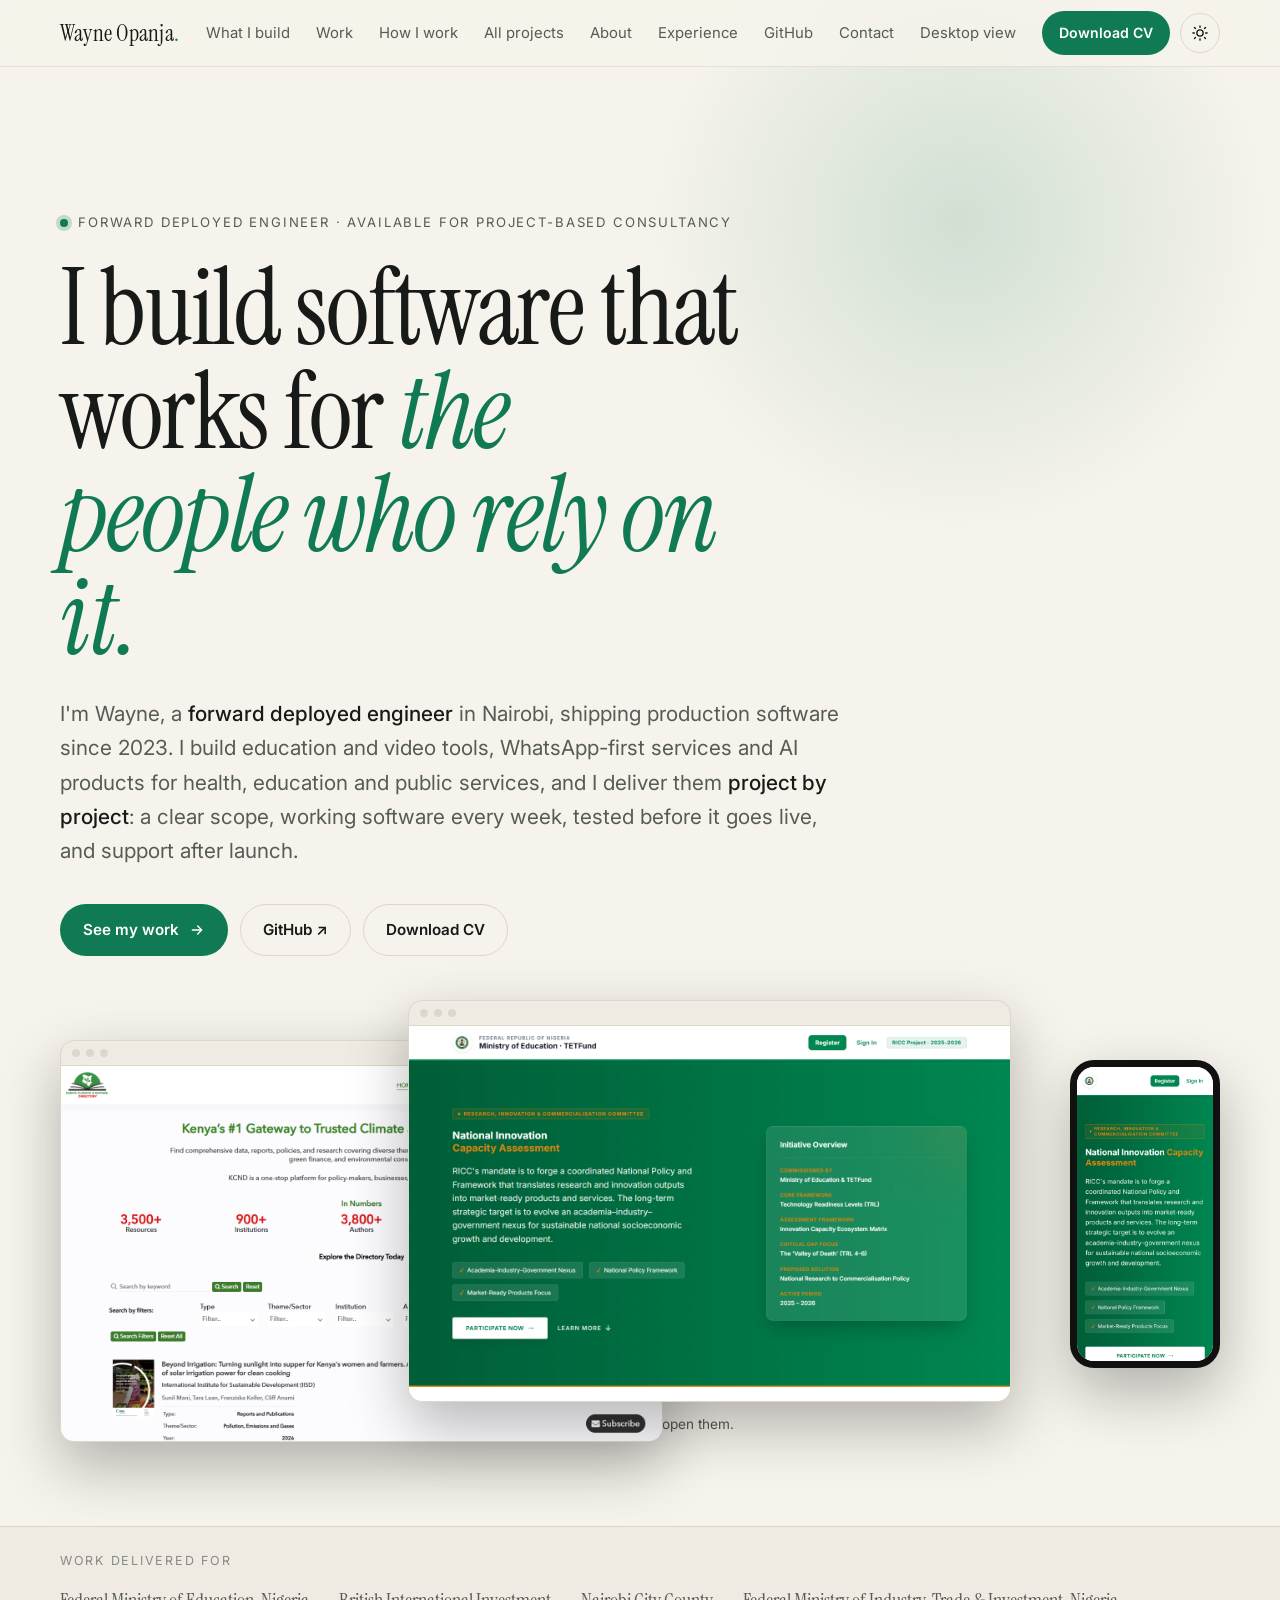
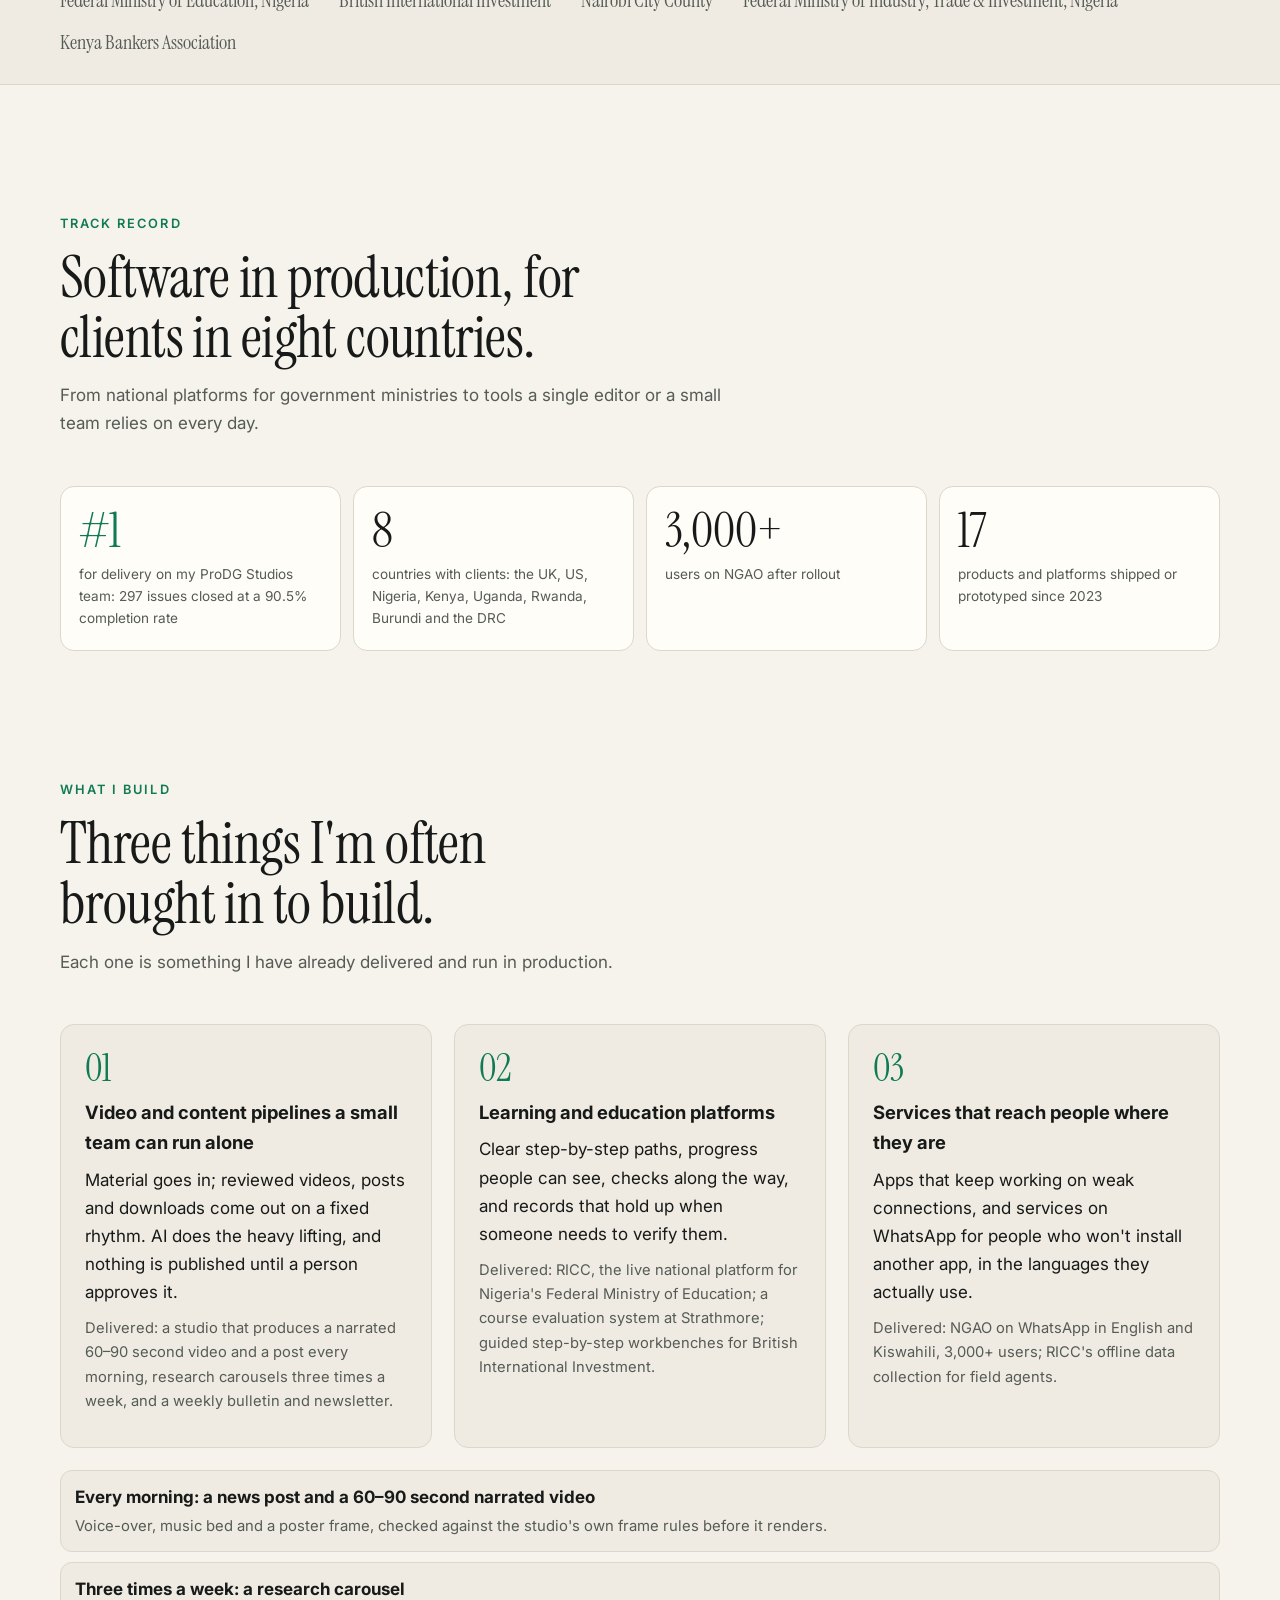
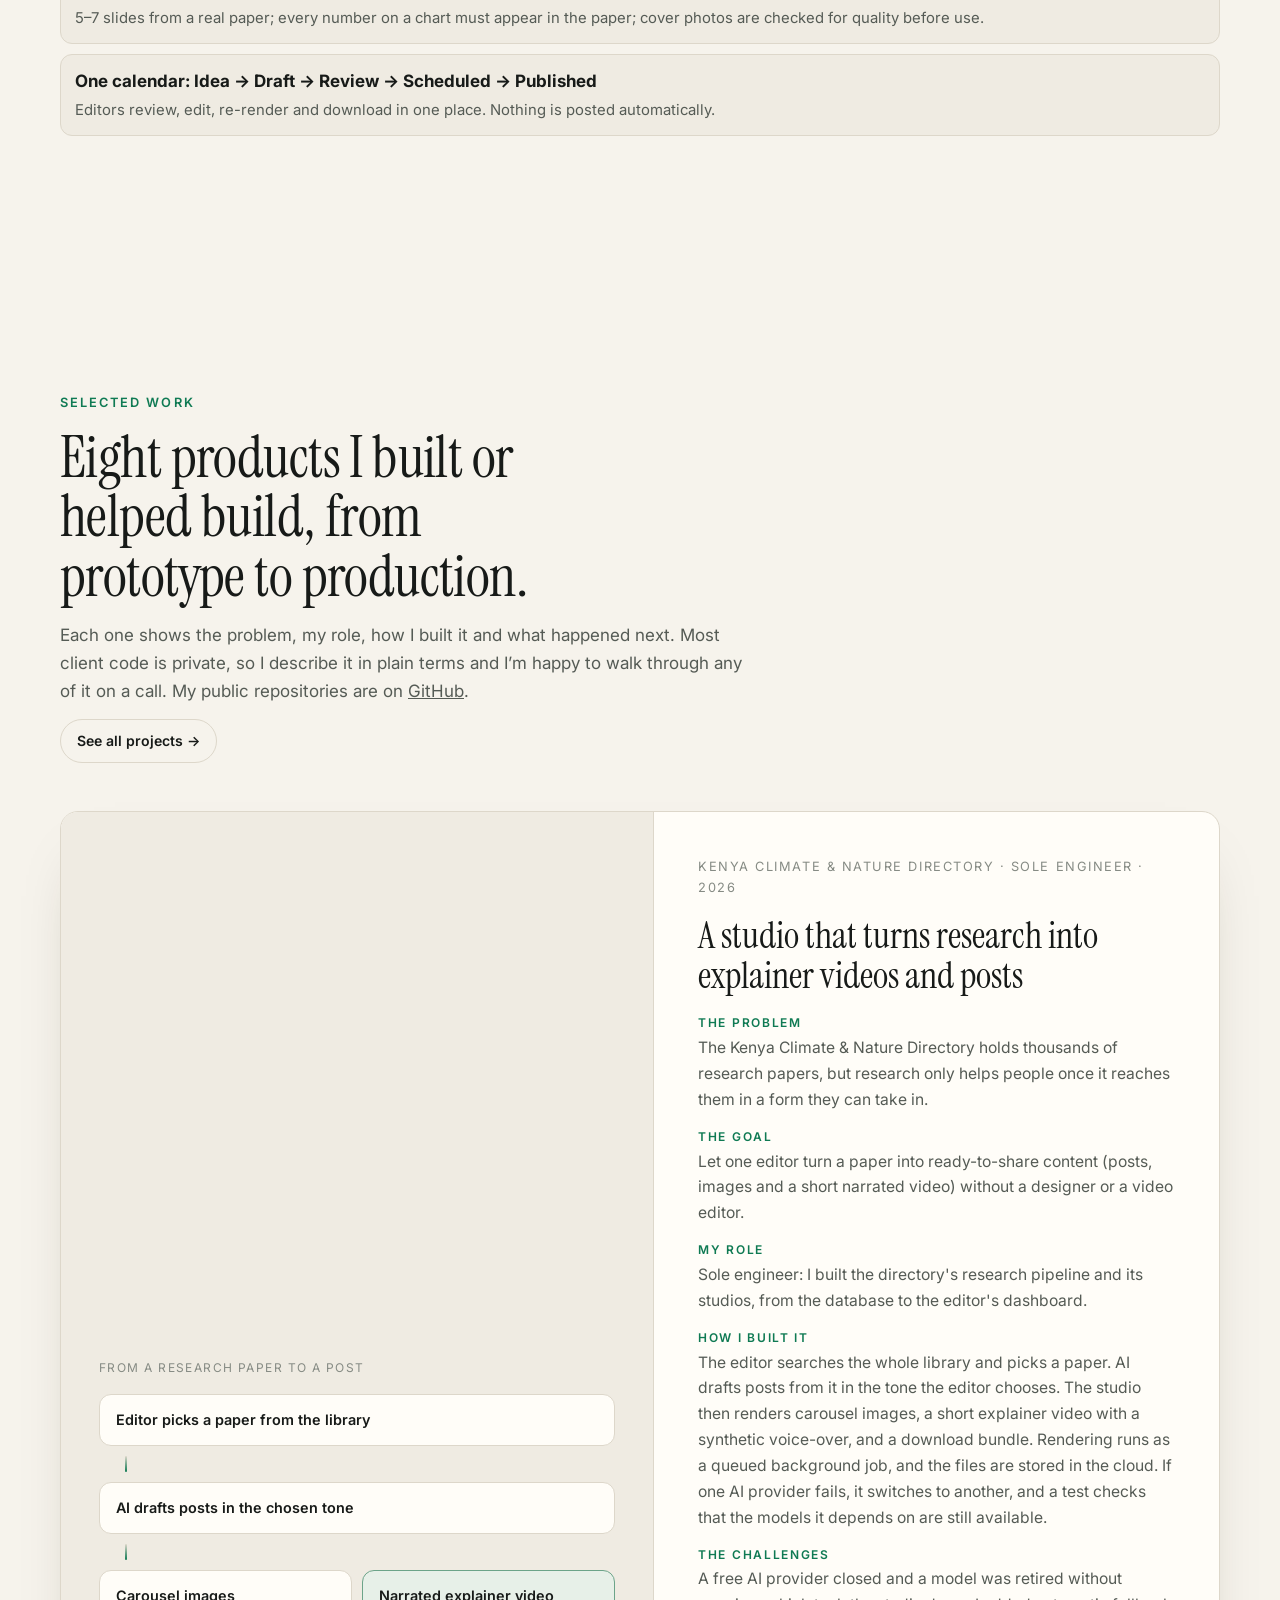
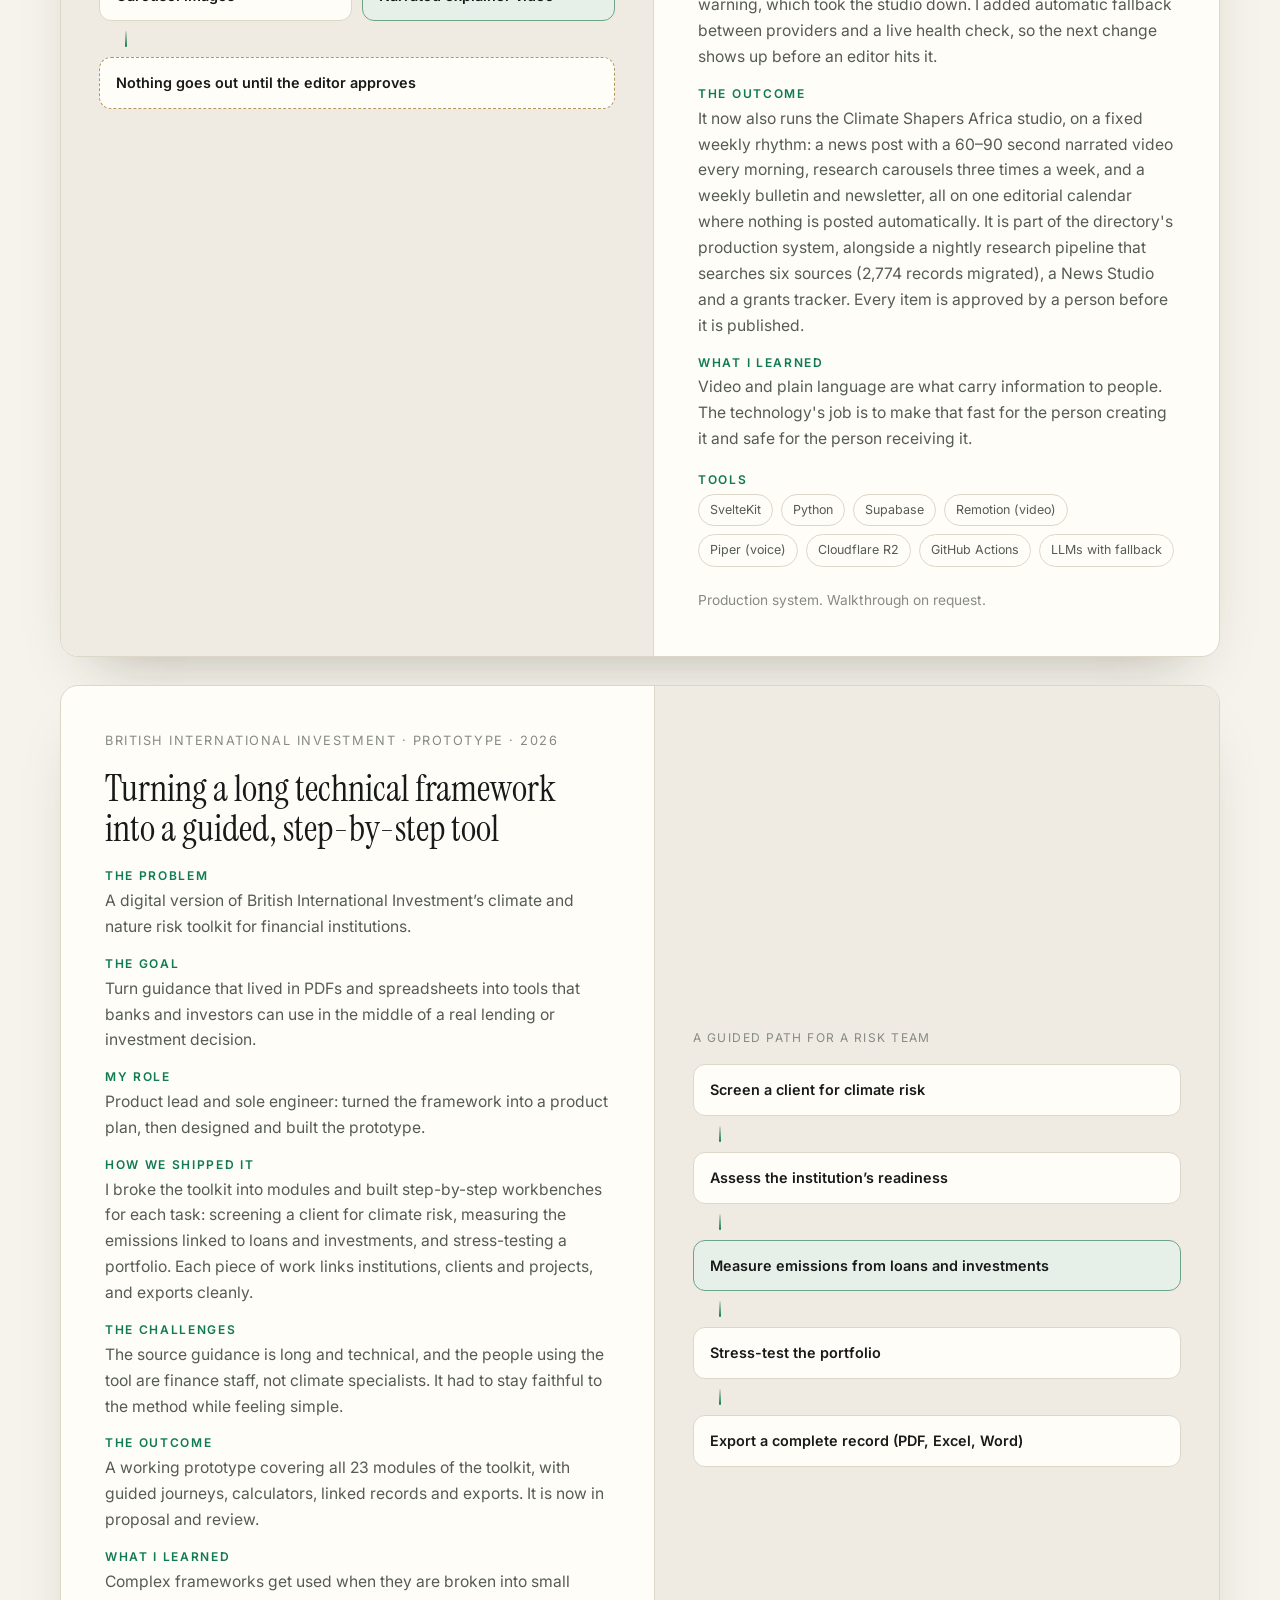
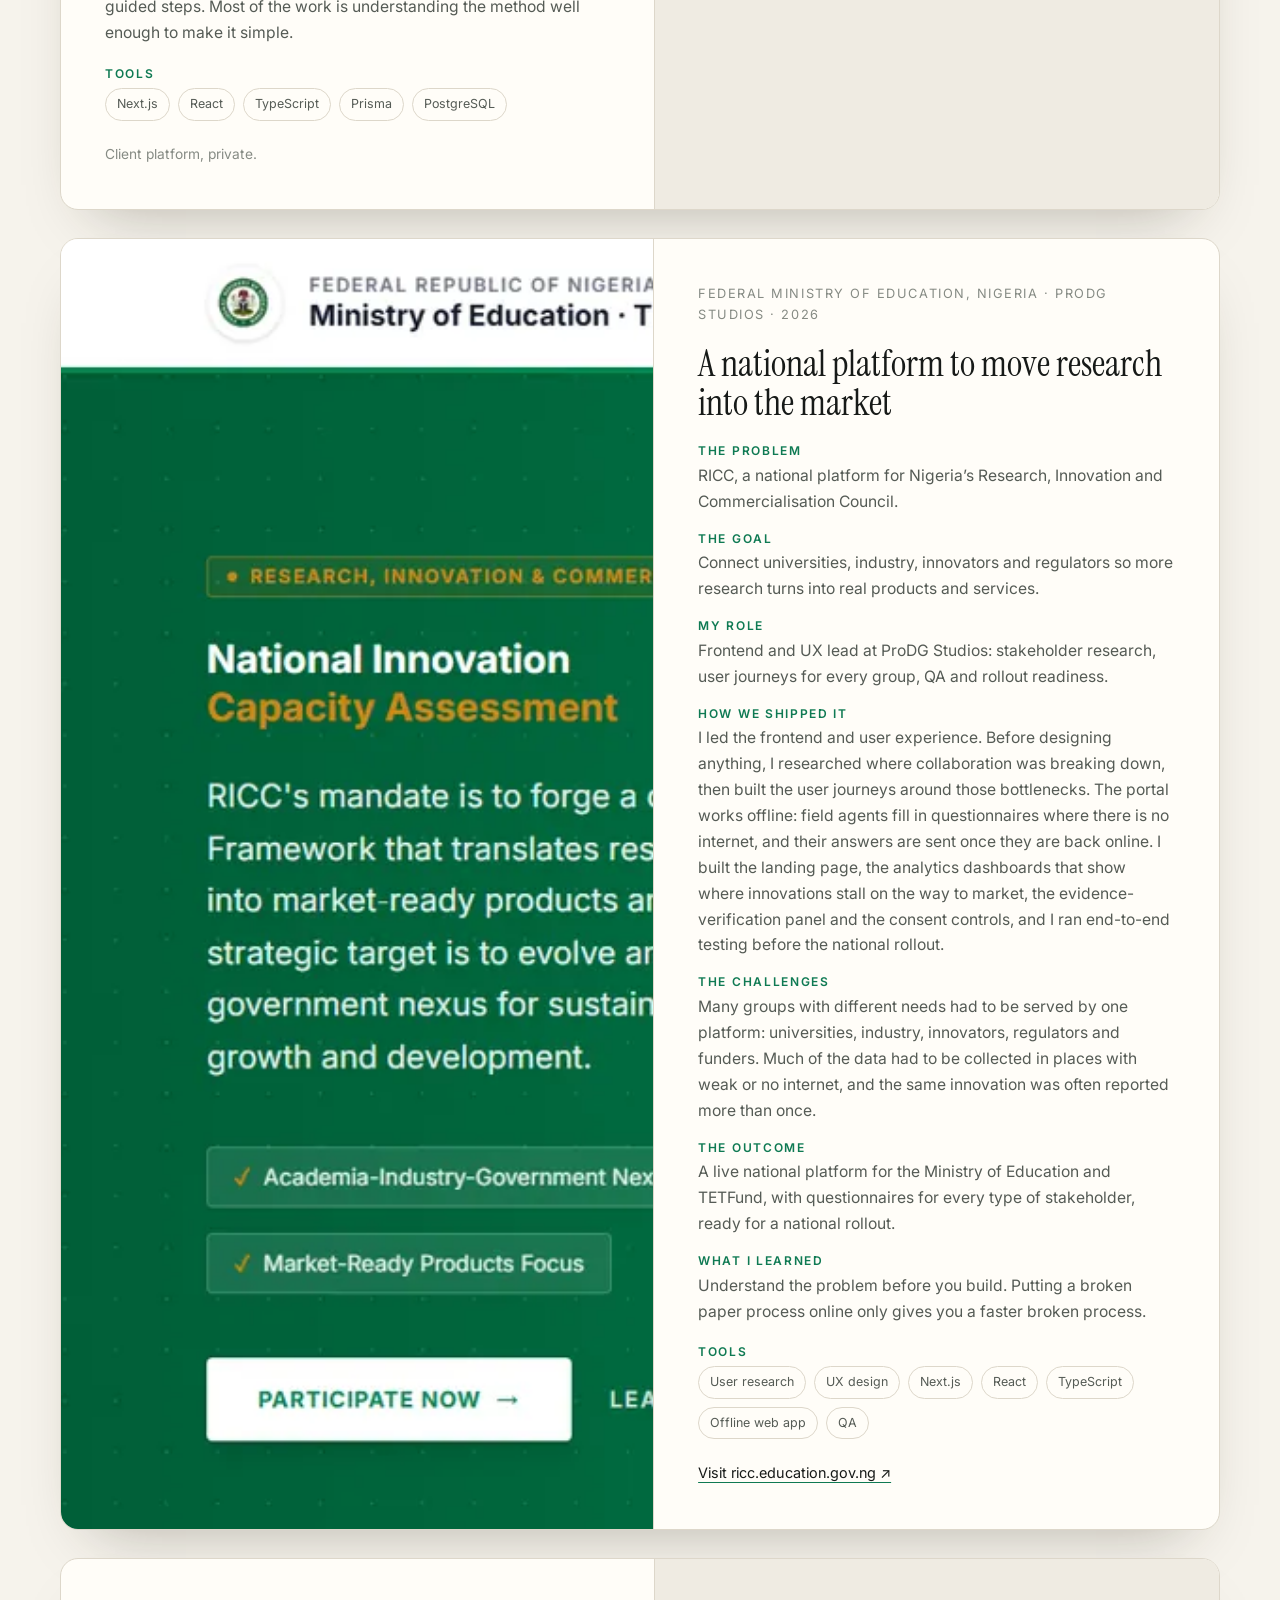
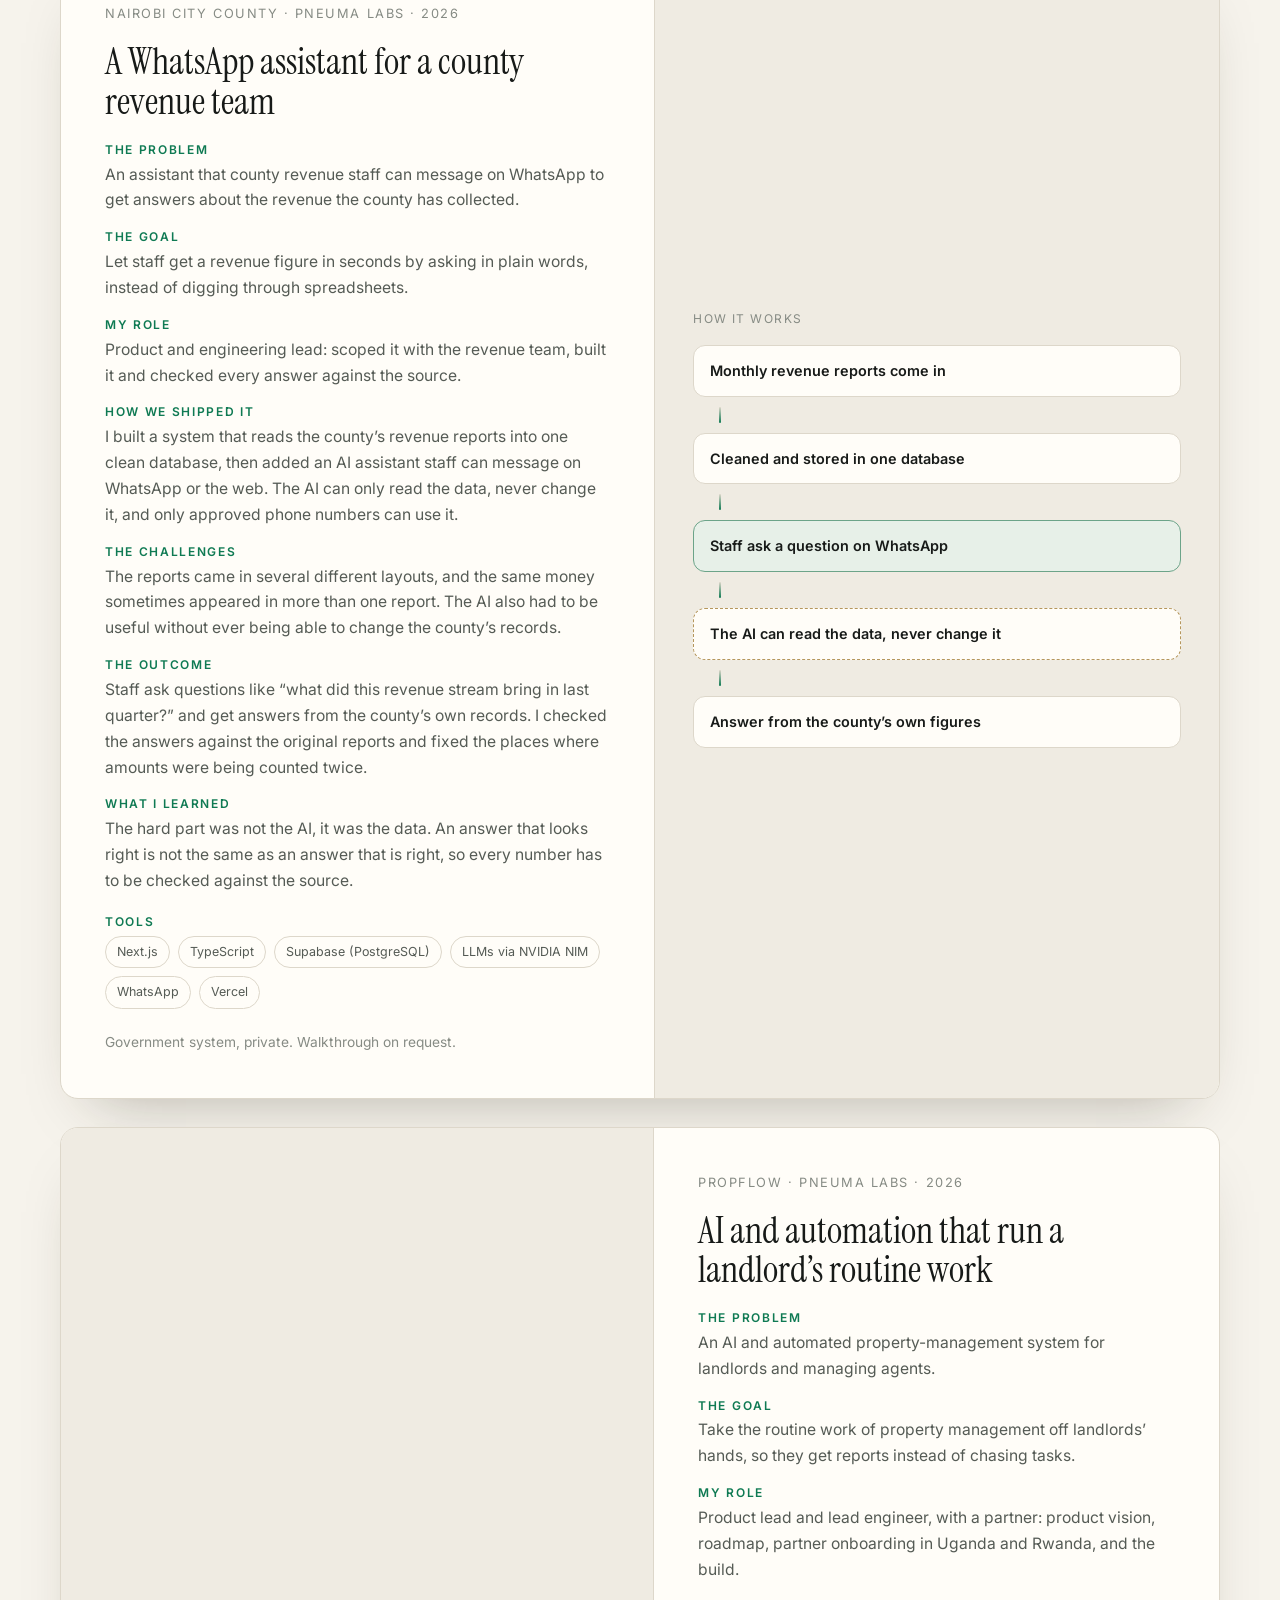
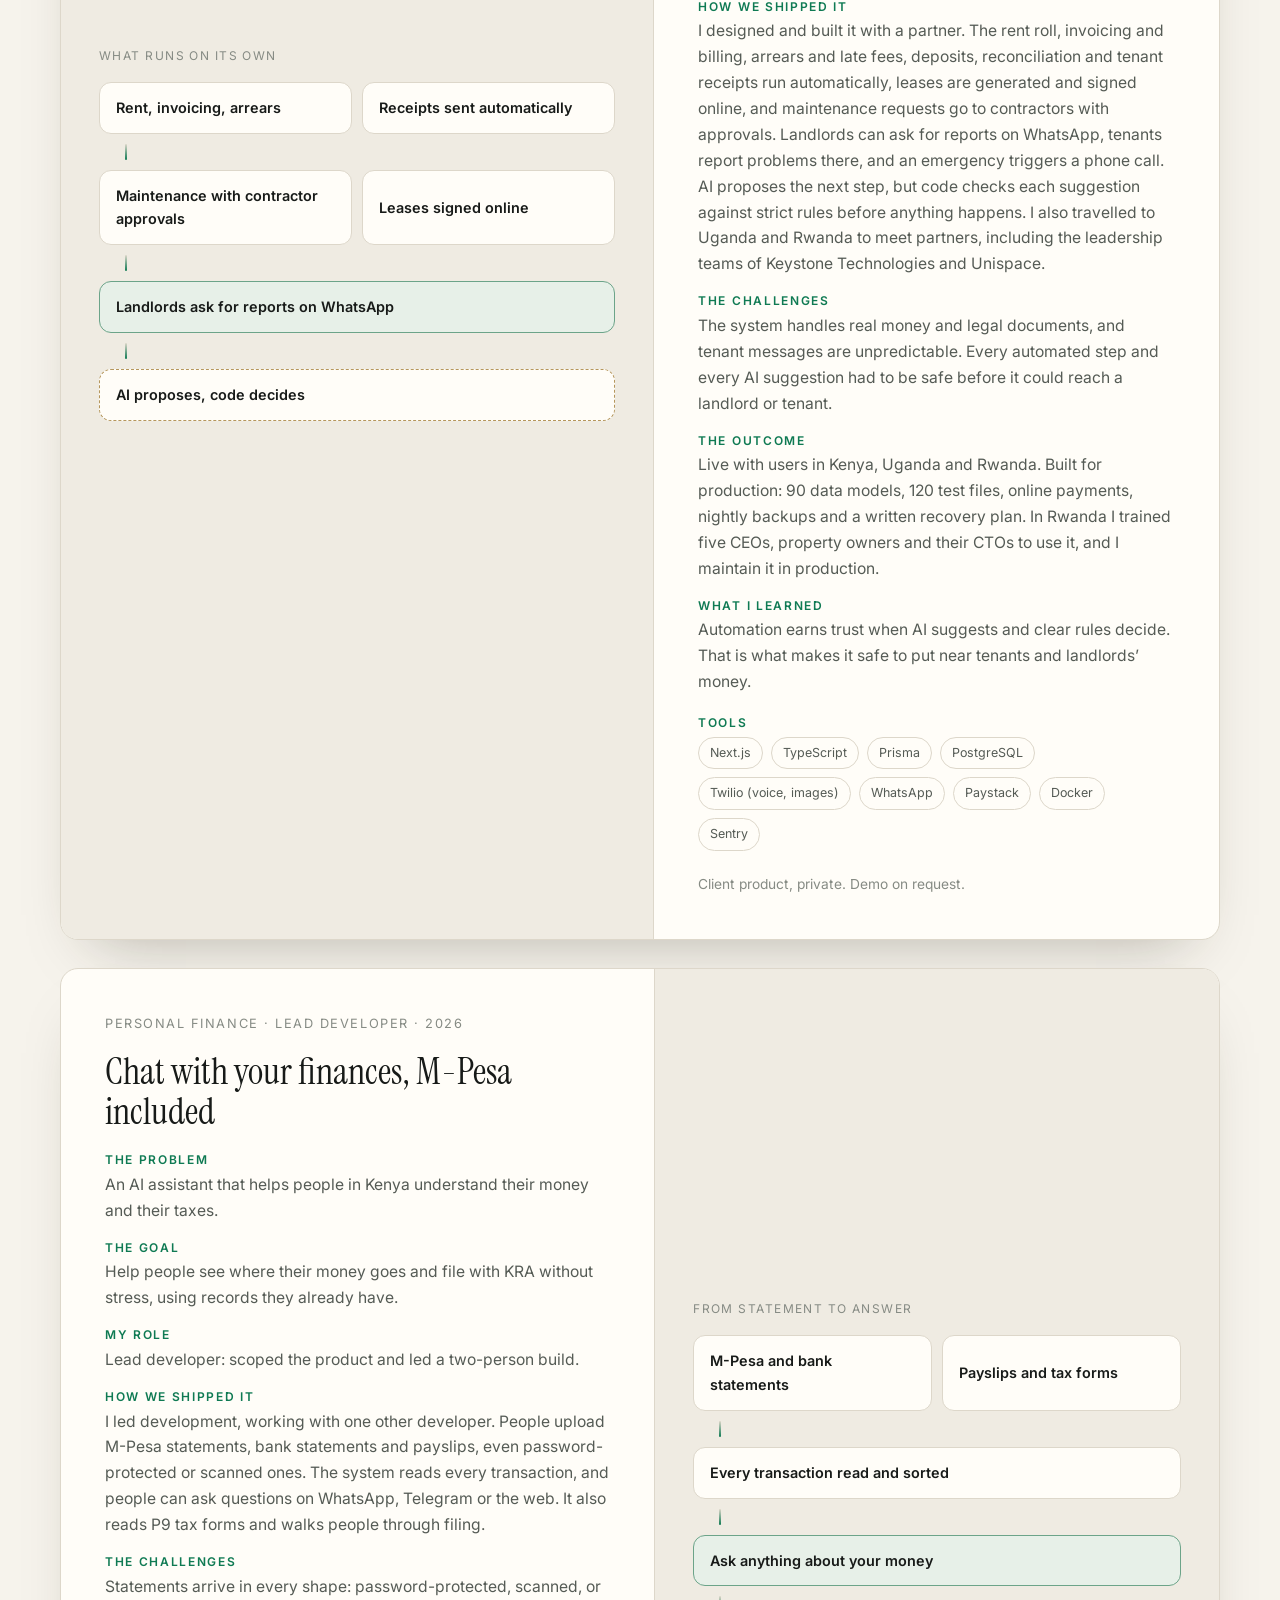
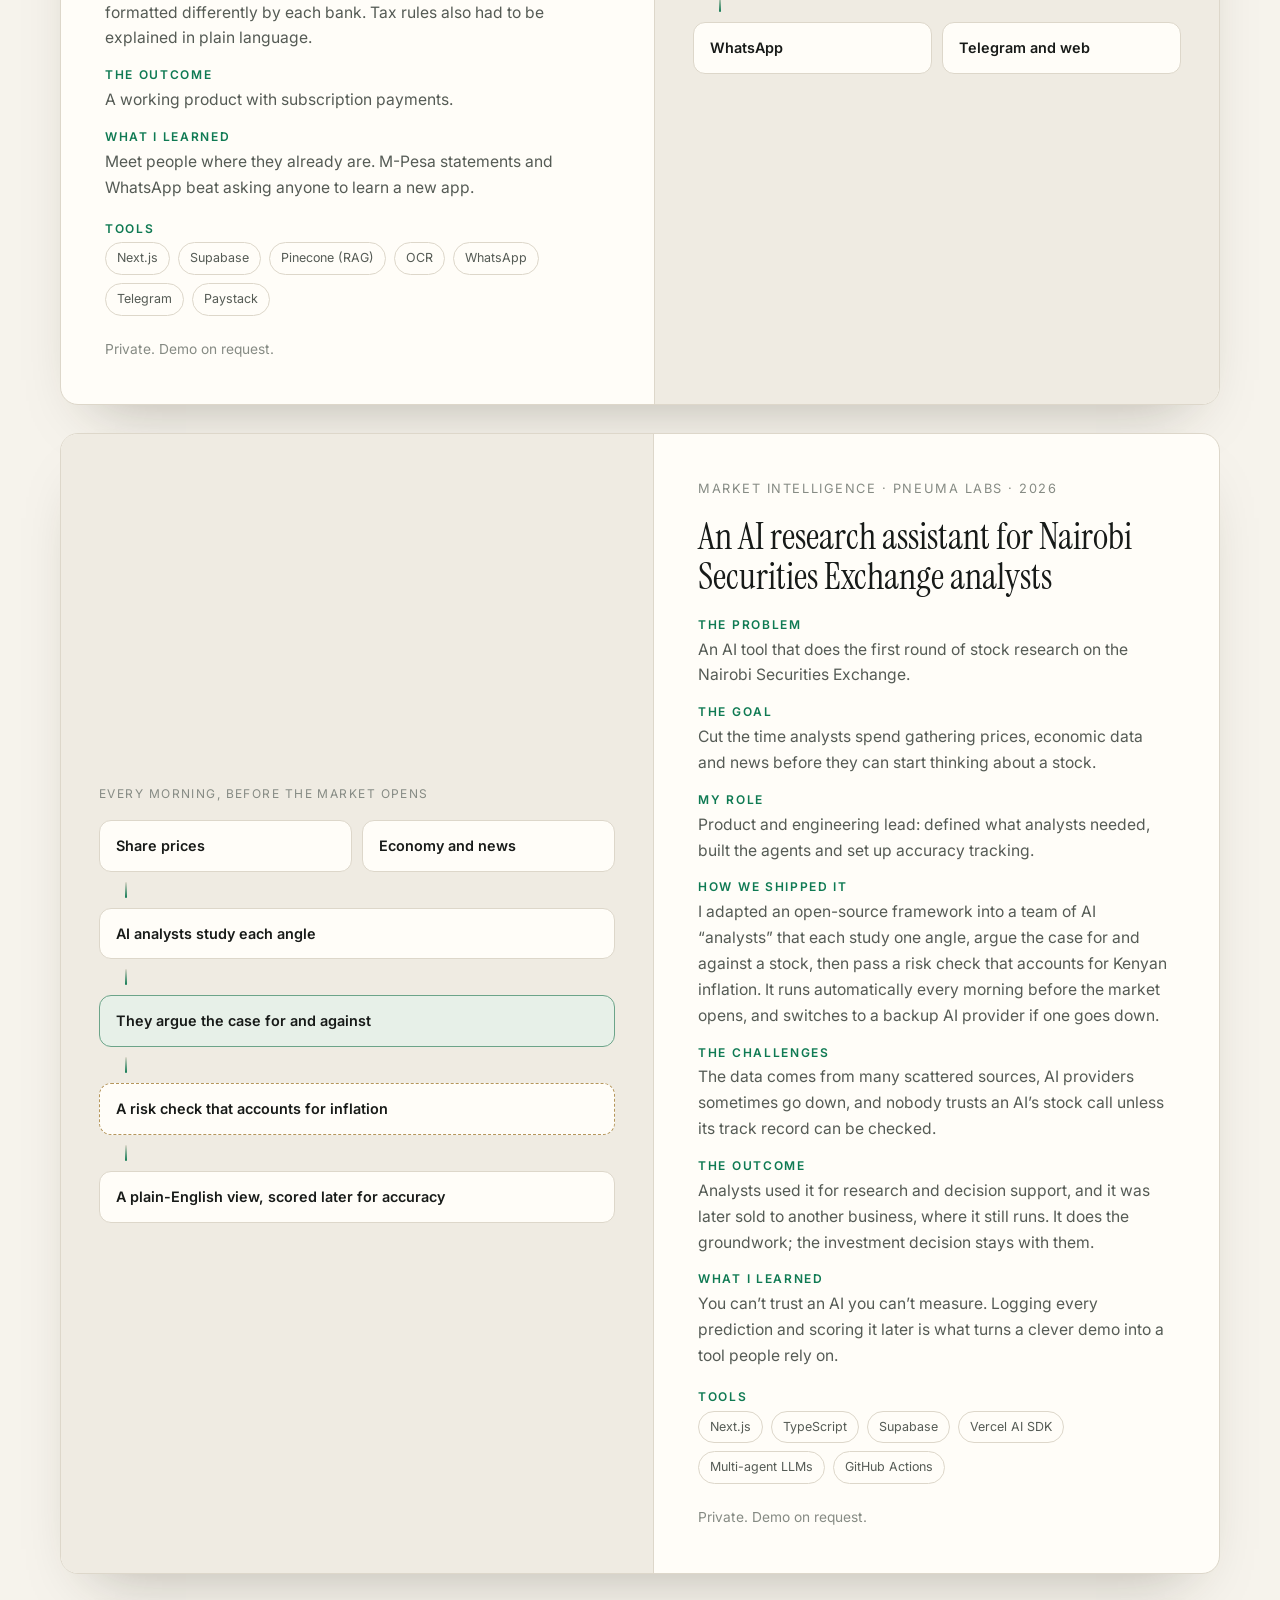
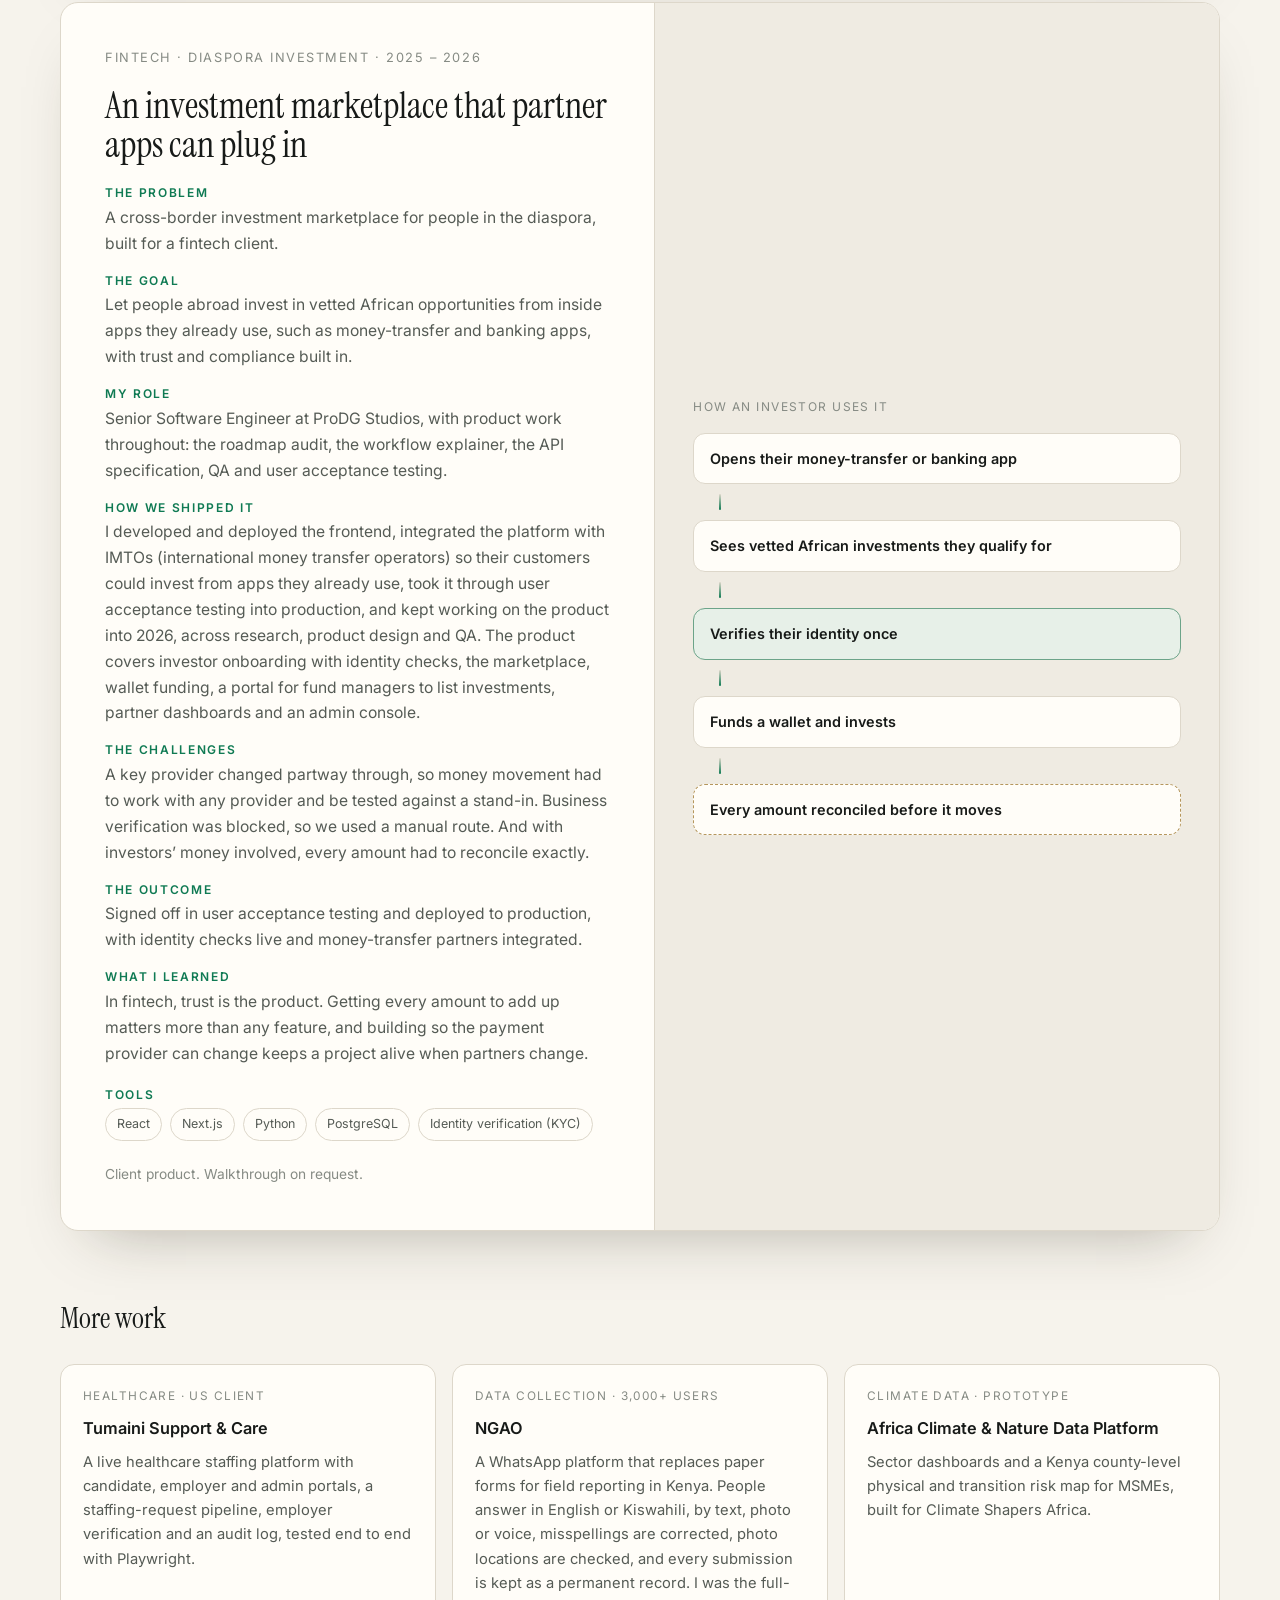
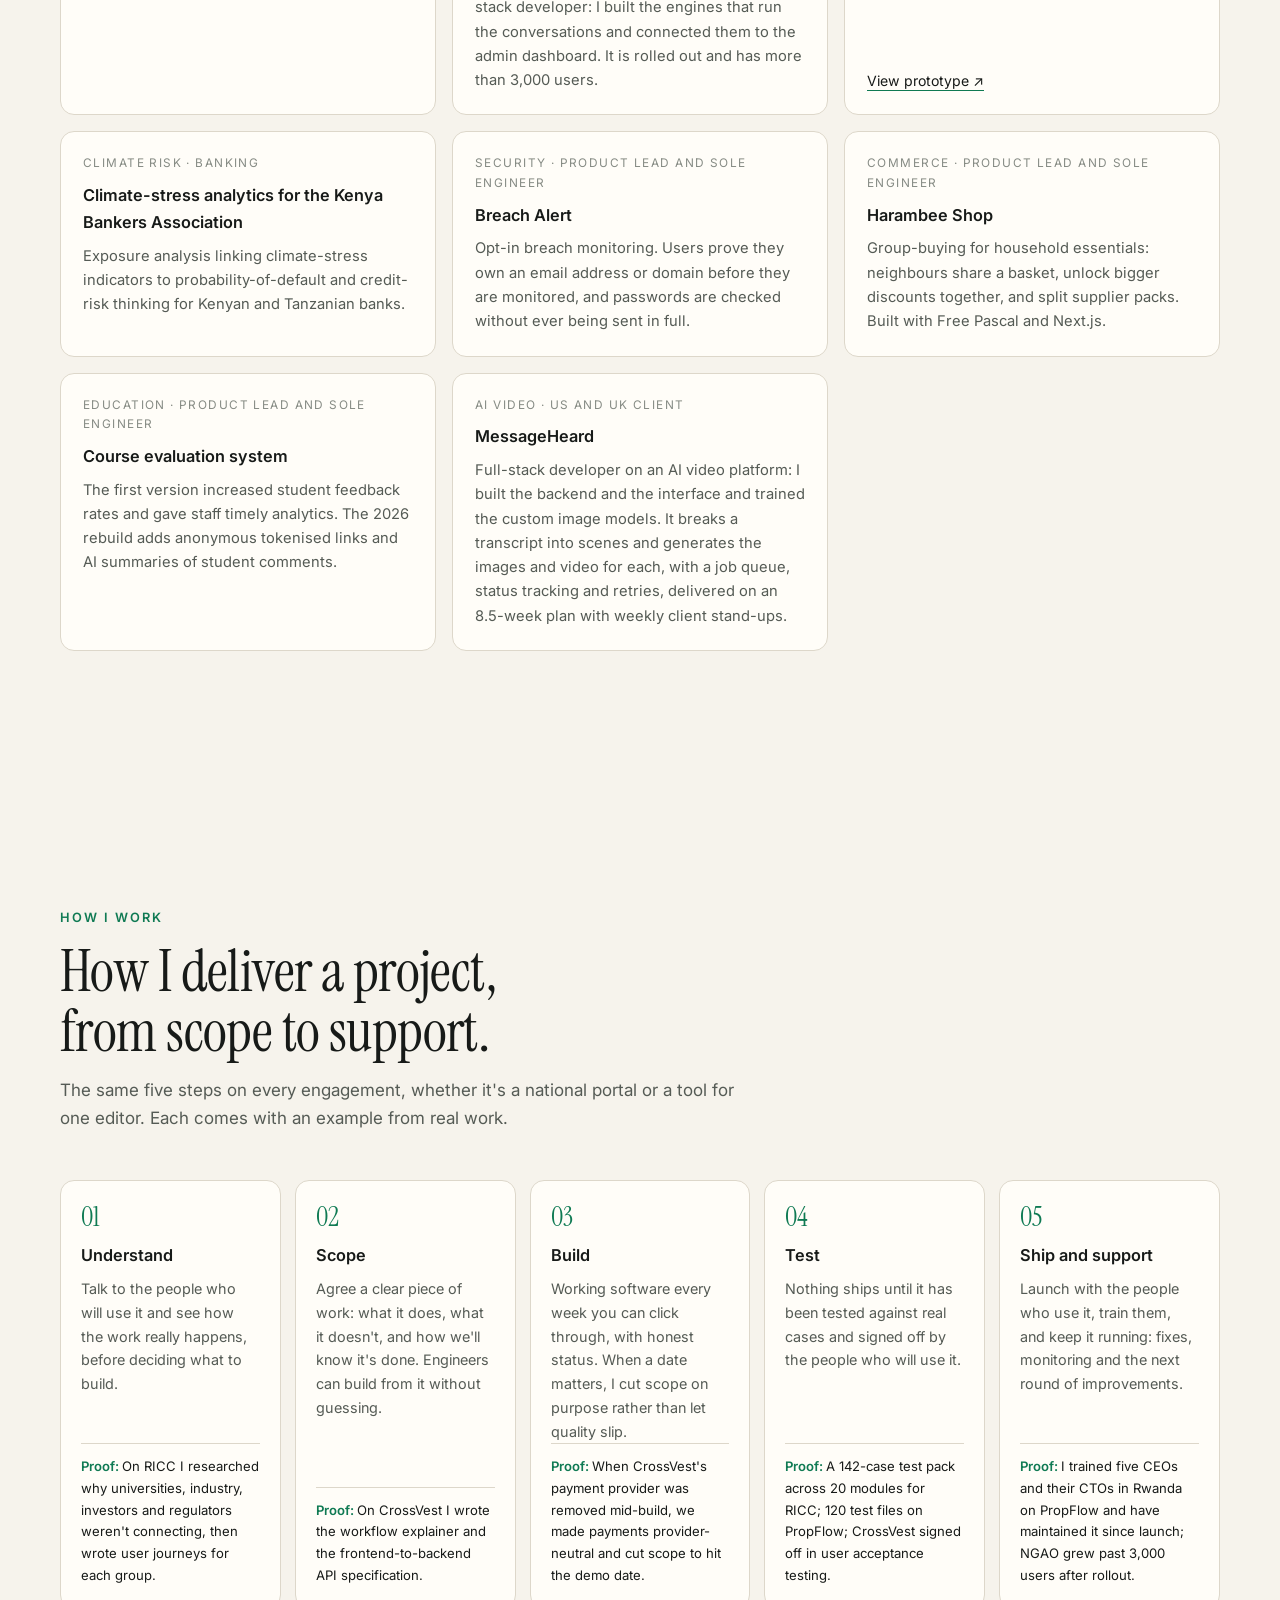
==== commit 3bda271b: "Title: Forward Deployed Engineer across the portfolio, CV and share image" ====
--- a/classic.html
+++ b/classic.html
@@ -3,19 +3,19 @@
 <head>
 <meta charset="utf-8">
 <meta name="viewport" content="width=device-width, initial-scale=1">
-<title>Wayne Williams Opanja · Software Developer</title>
-<meta name="description" content="Full-stack software developer in Nairobi. I build learning, video, WhatsApp and AI products for health, education and public services, project by project.">
+<title>Wayne Williams Opanja · Forward Deployed Engineer</title>
+<meta name="description" content="Forward deployed engineer in Nairobi. I build learning, video, WhatsApp and AI products for health, education and public services, project by project.">
 <link rel="canonical" href="https://wayne-spec.github.io/classic.html">
 <meta name="theme-color" content="#0c0e0d">
 
 <meta property="og:type" content="website">
 <meta property="og:url" content="https://wayne-spec.github.io/">
-<meta property="og:title" content="Wayne Williams Opanja · Software Developer">
+<meta property="og:title" content="Wayne Williams Opanja · Forward Deployed Engineer">
 <meta property="og:description" content="Full-stack developer building learning, video, WhatsApp and AI products that work for the people who use them.">
 <meta property="og:image" content="https://wayne-spec.github.io/assets/og.png">
 <meta property="og:image:width" content="1200">
 <meta property="og:image:height" content="630">
-<meta property="og:image:alt" content="Wayne Williams Opanja, Software Developer">
+<meta property="og:image:alt" content="Wayne Williams Opanja, Forward Deployed Engineer">
 <meta name="twitter:card" content="summary_large_image">
 
 <link rel="icon" href="assets/favicon.svg" type="image/svg+xml">
@@ -32,7 +32,7 @@
   "@context": "https://schema.org",
   "@type": "Person",
   "name": "Wayne Williams Opanja",
-  "jobTitle": "Software Developer",
+  "jobTitle": "Forward Deployed Engineer",
   "url": "https://wayne-spec.github.io/",
   "email": "mailto:waynewilliams2028@gmail.com",
   "address": { "@type": "PostalAddress", "addressLocality": "Nairobi", "addressCountry": "KE" },
@@ -93,9 +93,9 @@
 <main id="main">
   <section class="hero" id="top">
     <div class="wrap">
-      <span class="eyebrow"><span class="dot" aria-hidden="true"></span>Software Developer · Available for project-based consultancy</span>
+      <span class="eyebrow"><span class="dot" aria-hidden="true"></span>Forward Deployed Engineer · Available for project-based consultancy</span>
       <h1>I build software that works for <em>the people who rely on it.</em></h1>
-      <p class="lede">I'm Wayne, a <strong>full-stack software developer</strong> in Nairobi, shipping production software since 2023. I build education and video tools, WhatsApp-first services and AI products for health, education and public services, and I deliver them <strong>project by project</strong>: a clear scope, working software every week, tested before it goes live, and support after launch.</p>
+      <p class="lede">I'm Wayne, a <strong>forward deployed engineer</strong> in Nairobi, shipping production software since 2023. I build education and video tools, WhatsApp-first services and AI products for health, education and public services, and I deliver them <strong>project by project</strong>: a clear scope, working software every week, tested before it goes live, and support after launch.</p>
       <div class="hero-ctas">
         <a class="btn btn-primary" href="#work">See my work
           <svg viewBox="0 0 24 24" fill="none" stroke="currentColor" stroke-width="2" stroke-linecap="round" aria-hidden="true"><path d="M5 12h14M13 6l6 6-6 6"/></svg></a>
@@ -326,7 +326,7 @@
       </div>
       <div class="about-text reveal">
         <p>I build for the people at the end of the line: the field worker with no signal, the editor with no designer, the staff member who just needs an answer.</p>
-        <p>I'm a full-stack software developer based in Nairobi, and I also lead products, so I can take a project from the first conversation to something people use every day. At Pneuma Labs I lead AI and automation products for clients in the UK, Kenya, Uganda, Rwanda, Burundi and the DRC, including PropFlow, an AI and automated property-management system now live with users in Kenya, Uganda and Rwanda. Before that I was a senior software engineer at ProDG Studios in the UK, where I did the research, user journeys and delivery work on national platforms for two Nigerian ministries, a WhatsApp data-collection platform with more than 3,000 users, and a cross-border investment marketplace integrated with money-transfer operators.</p>
+        <p>I'm a forward deployed engineer based in Nairobi, and I also lead products, so I can take a project from the first conversation to something people use every day. At Pneuma Labs I lead AI and automation products for clients in the UK, Kenya, Uganda, Rwanda, Burundi and the DRC, including PropFlow, an AI and automated property-management system now live with users in Kenya, Uganda and Rwanda. Before that I was a senior software engineer at ProDG Studios in the UK, where I did the research, user journeys and delivery work on national platforms for two Nigerian ministries, a WhatsApp data-collection platform with more than 3,000 users, and a cross-border investment marketplace integrated with money-transfer operators.</p>
         <p>I work well on my own: I scope the work, build it, test it and hand it over with documentation, and I prototype an idea quickly instead of debating it. I care about the unglamorous parts that make a product trustworthy: data that adds up, permissions that hold, and AI that is checked before it acts.</p>
         <p>I'm also a partner at Climate Shapers Africa, working on climate-risk data for financial institutions. I hold the EC-Council CHFI certification and I'm finishing a Business IT degree at Strathmore University.</p>
         <div class="facts">
